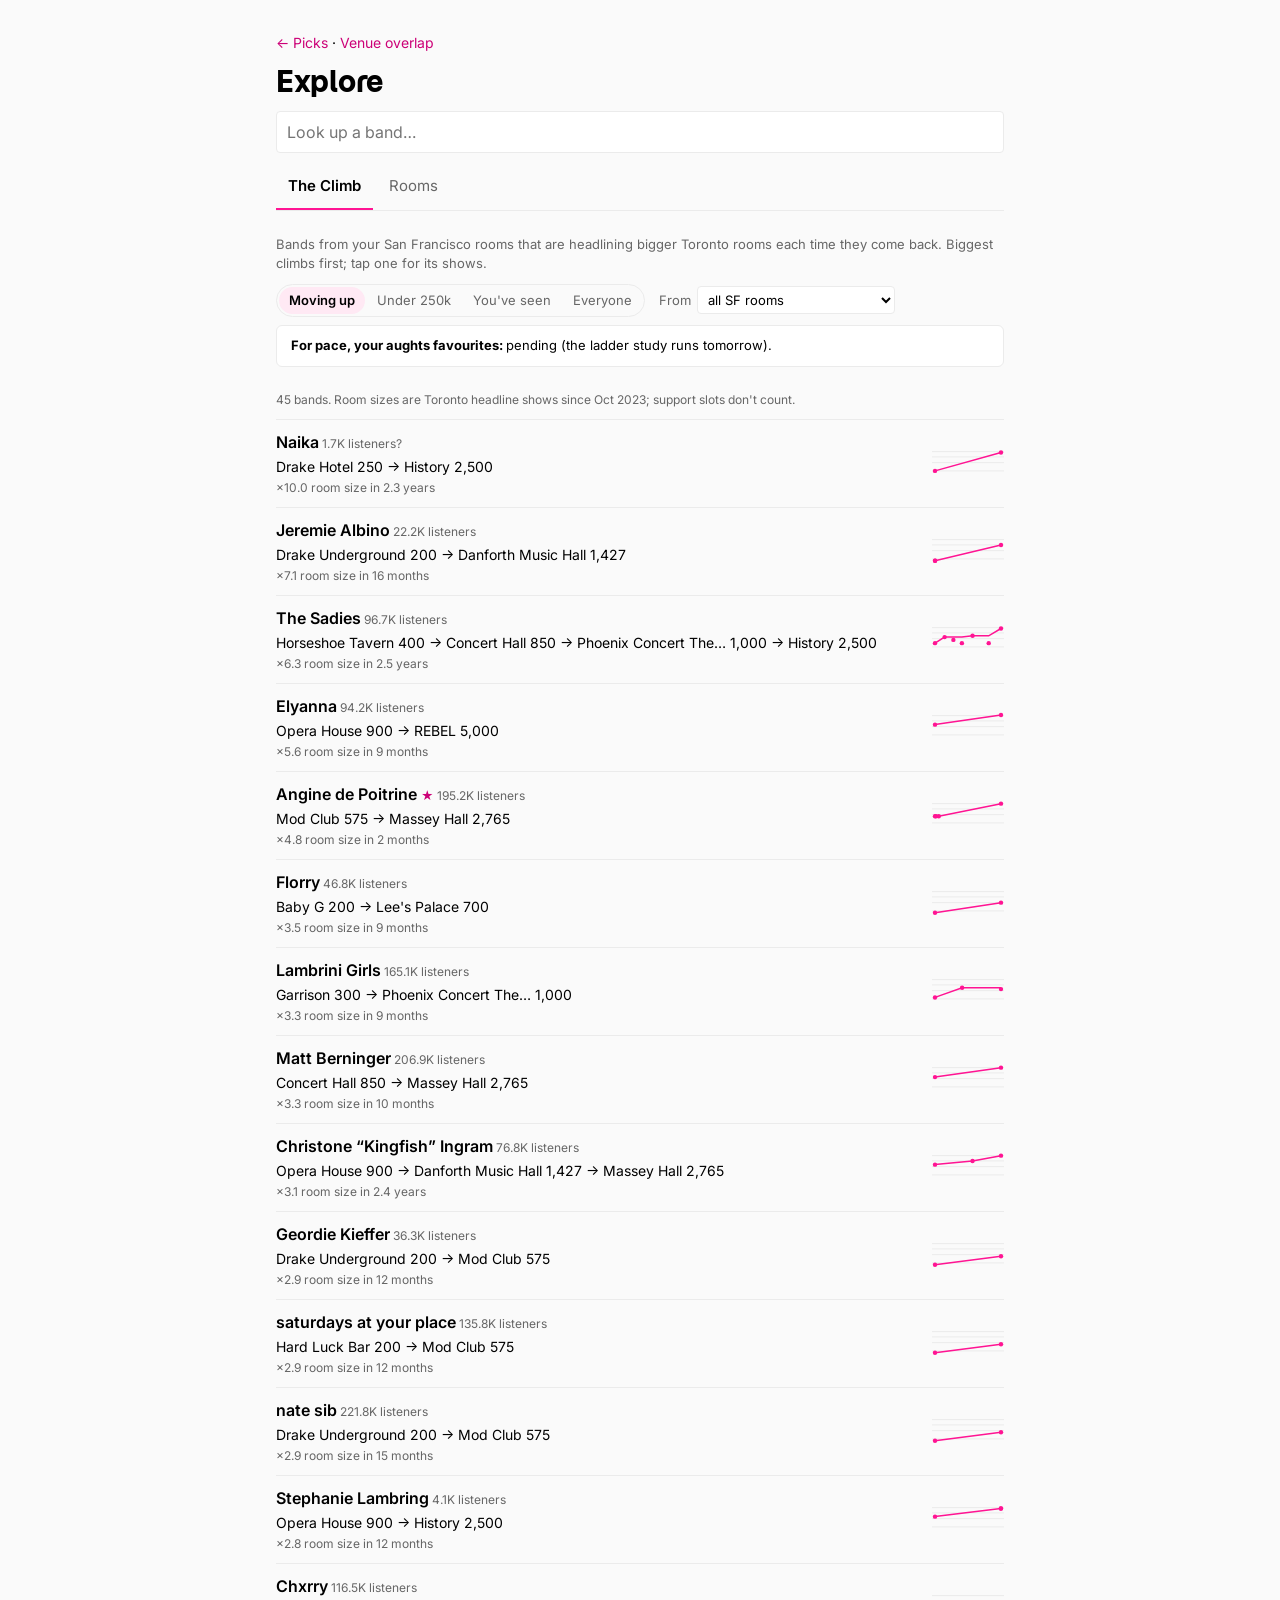
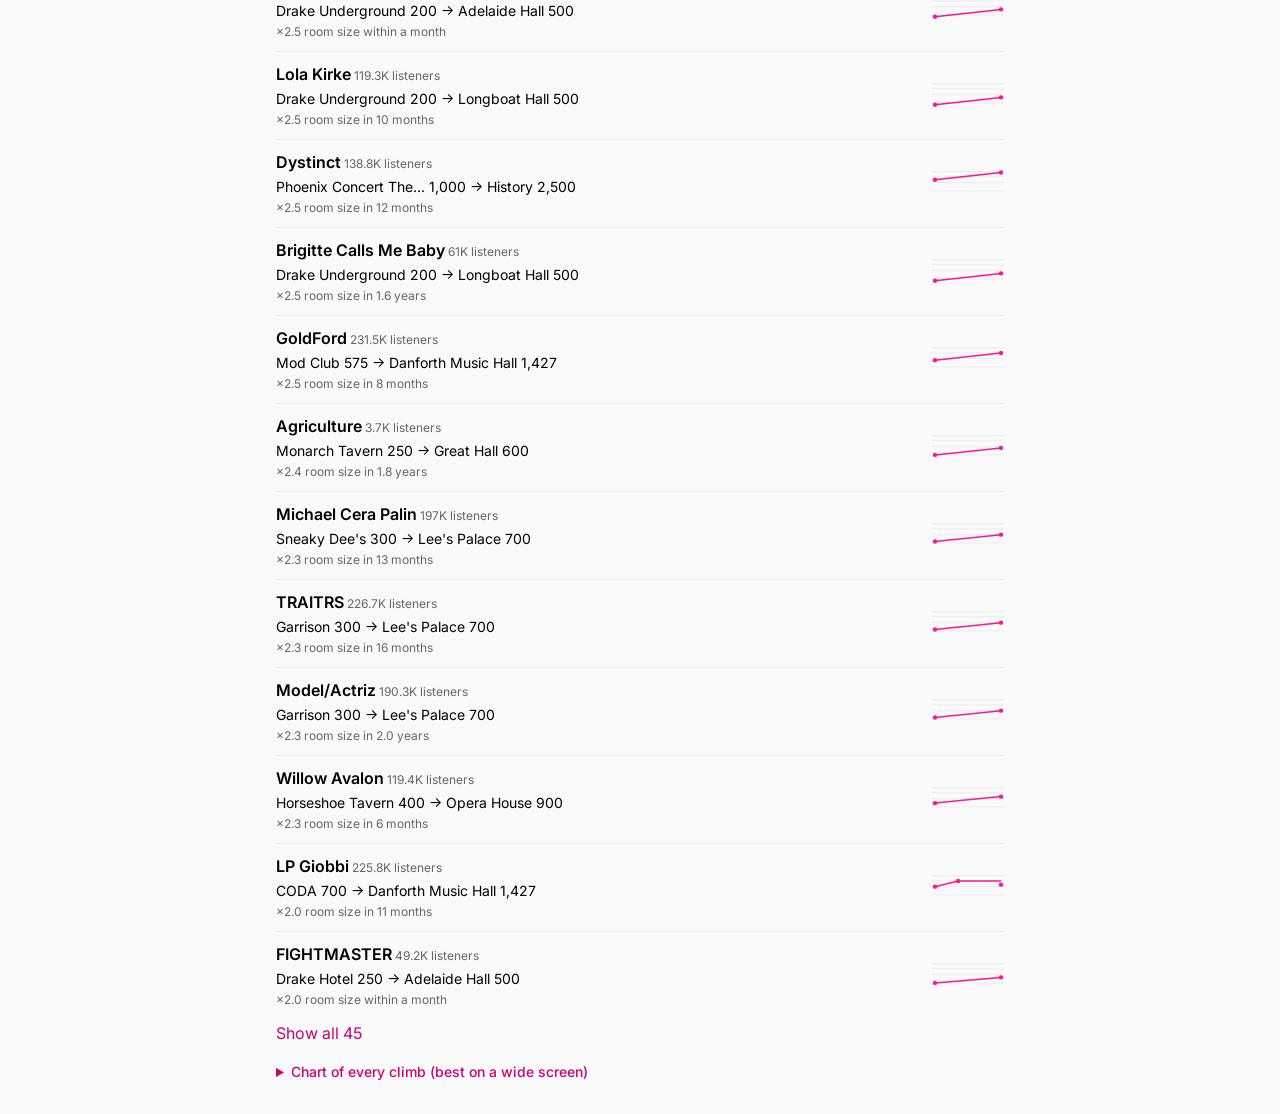
==== site/explore.html @ 1c4bd2c8 "Site: explore page in two tabs, The Climb and Rooms; band card as a sheet Like the picks page: The C" ====
<!doctype html>
<html lang="en">
<head>
  <meta charset="utf-8">
  <meta name="viewport" content="width=device-width, initial-scale=1">
  <title>Explore</title>
  <script>
    // Same saved theme as the main page, applied before first paint.
    try { const t = JSON.parse(localStorage.getItem("nbt.theme")); if (t === "light" || t === "dark") document.documentElement.dataset.theme = t; } catch {}
  </script>
  <link rel="preconnect" href="https://fonts.googleapis.com">
  <link rel="preconnect" href="https://fonts.gstatic.com" crossorigin>
  <link href="https://fonts.googleapis.com/css2?family=Inter:wght@400;500;600;700&display=swap" rel="stylesheet">
  <link rel="stylesheet" href="style.css">
</head>
<body class="research explore">
  <header>
    <p class="crumb"><a href="./">← Picks</a> · <a href="venues.html">Venue overlap</a></p>
    <h1>Explore</h1>
    <div class="lookupwrap">
      <input id="lookup" class="lookup" type="search" list="bands" placeholder="Look up a band…" autocomplete="off" aria-label="Look up a band">
      <datalist id="bands"></datalist>
    </div>
    <nav id="xtabs" role="tablist">
      <button role="tab" data-tab="climb">The Climb</button>
      <button role="tab" data-tab="rooms">Rooms</button>
    </nav>
  </header>
  <main class="report">
    <div id="tab-climb" class="xtab" role="tabpanel">
      <section class="rsec climb">
        <p class="muted">Bands from your San Francisco rooms that are headlining bigger Toronto rooms each time they come back. Biggest climbs first; tap one for its shows.</p>
        <div class="controls">
          <div class="seg" id="mode" role="radiogroup" aria-label="Which bands">
            <button type="button" role="radio" data-v="up"><span class="long">Moving up</span><span class="short">Moving up</span></button>
            <button type="button" role="radio" data-v="small"><span class="long">Under 250k</span><span class="short">&lt;250k</span></button>
            <button type="button" role="radio" data-v="seen"><span class="long">You've seen</span><span class="short">Seen</span></button>
            <button type="button" role="radio" data-v="all"><span class="long">Everyone</span><span class="short">All</span></button>
          </div>
          <label class="sort">From
            <select id="sfroom"><option value="">all SF rooms</option></select>
          </label>
        </div>
        <div id="pace" class="pace"></div>
        <p class="muted small" id="climbnote"></p>
        <ol id="climblist" class="climblist"></ol>
        <details id="chartwrap" class="chartwrap">
          <summary>Chart of every climb (best on a wide screen)</summary>
          <label class="sort">Time
            <select id="align">
              <option value="calendar">by date</option>
              <option value="aligned">from first show</option>
            </select>
          </label>
          <p class="muted small" id="chartnote"></p>
          <div id="chart" class="chart"></div>
          <p class="muted small legend">
            <span><span class="key head"></span> headline</span>
            <span><span class="key supp"></span> support (from the co-bill, or assumed above Massey size)</span>
            <span><span class="key ghost"></span> your aughts favourites, for pace</span>
          </p>
        </details>
      </section>
    </div>

    <div id="tab-rooms" class="xtab" role="tabpanel" hidden>
      <section class="rsec rooms">
        <h2>Your rooms</h2>
        <p class="muted">Upcoming shows at the rooms you follow, ranked for you. Tap a room; ☆ follows or unfollows it.</p>
        <div id="roomchips" class="roomchips"></div>
        <div id="room" class="roompanel"></div>
      </section>

      <section class="rsec">
        <h2>Room rivers</h2>
        <p class="muted">Your SF rooms on the left, Toronto rooms on the right. Thicker streams mean more shared bands. These are raw counts, so busy rooms like the Danforth draw thick streams; the twin-room ranking on the <a href="venues.html">venue page</a> corrects for that. Tap a room or a stream.</p>
        <div id="rivers" class="rivers"></div>
        <div id="riverinfo" class="riverinfo muted"></div>
        <div id="riverpanel" class="riverpanel"></div>
      </section>
    </div>
  </main>

  <!-- Band card: a sheet over the page, opened from the search, the climb list, rooms or rivers. -->
  <div id="sheet" class="sheet" hidden>
    <div class="sheet-backdrop" data-close></div>
    <div class="sheet-body" role="dialog" aria-modal="true" aria-label="Band">
      <button type="button" class="sheet-close" data-close aria-label="Close">×</button>
      <div id="card" class="bandcard"></div>
    </div>
  </div>
  <script src="vendor/d3-7.9.0.min.js"></script>
  <script src="ladder.js"></script>
  <script src="explore.js"></script>
</body>
</html>
---- site/style.css ----
/* Theme tokens, matched to OpenPublic.cc: pink #FF1493 on black/white, pale-pink
   surfaces (#fff4fa), grey text (#666). OpenPublic has no dark mode; dark here follows
   its black footer, with warm dark-grey cards, off-white text and a lighter text pink for readability.
   Light is the default; dark applies via the system setting unless the user forced
   light, or via an explicit data-theme="dark" from the switch. */

/* Title face, self-hosted (Fontsource @fontsource/momo-trust-display 5.3.0, OFL; licence in
   fonts/). It isn't on Google Fonts and only ships weight 400, the weight used below. */
@font-face {
  font-family: "Momo Trust Display";
  font-style: normal;
  font-display: swap;
  font-weight: 400;
  src: url(fonts/momo-trust-display-latin-400-normal.woff2) format("woff2");
}

:root {
  --bg: #fafafa;            /* off-white page so white cards lift off it */
  --surface: #ffffff;
  --surface-2: #ffe9f4;      /* date tiles, score badge */
  --text: #000000;
  --muted: #666666;
  --line: #ebebeb;
  --accent: #cc0077;        /* pink for small text: #FF1493 is only 3.6:1 on white */
  --ticket-text: #cc0077;
  --accent-fill: #ff1493;   /* OpenPublic pink, for non-text marks (pips, edge, underline, focus) */
  --accent-soft: #ffdcee;
  --chip-bg: #f0f0f0;       /* fact chips stay neutral grey */
  --chip-text: #333333;
  --pip-off: #9c8592;
  --focus: #ff1493;
  color-scheme: light;
}
@media (prefers-color-scheme: dark) {
  :root:not([data-theme="light"]) {
    --bg: #000000;
    --surface: #1e1a1c;       /* cards lifted off the black page, with a hint of pink */
    --surface-2: #3c3237;     /* date tiles and score badge, same pink hue as the card */
    --text: #ededed;          /* off-white: pure white on black halates */
    --muted: #b0b0b0;
    --line: #3a3236;
    --accent: #ff7ab8;        /* lighter pink for text: #FF1493 vibrates on dark grey */
    --ticket-text: #ff5cad;   /* the stronger pink the user preferred for Tickets */
    --accent-fill: #ff1493;
    --accent-soft: #4a1030;
    --chip-bg: #3a3a3a;       /* fact chips stay neutral grey */
    --chip-text: #dcdcdc;
    --pip-off: #7a7a7a;
    --focus: #ff1493;
    color-scheme: dark;
  }
}
:root[data-theme="dark"] {
  --bg: #000000;
  --surface: #1e1a1c;       /* cards lifted off the black page, with a hint of pink */
  --surface-2: #3c3237;     /* date tiles and score badge, same pink hue as the card */
  --text: #ededed;          /* off-white: pure white on black halates */
  --muted: #b0b0b0;
  --line: #3a3236;
  --accent: #ff7ab8;        /* lighter pink for text: #FF1493 vibrates on dark grey */
  --ticket-text: #ff5cad;   /* the stronger pink the user preferred for Tickets */
  --accent-fill: #ff1493;
  --accent-soft: #4a1030;
  --chip-bg: #3a3a3a;       /* fact chips stay neutral grey */
  --chip-text: #dcdcdc;
  --pip-off: #7a7a7a;
  --focus: #ff1493;
  color-scheme: dark;
}

* { box-sizing: border-box; }
body {
  margin: 0;
  background: var(--bg);
  color: var(--text);
  font: 16px/1.5 "Inter", ui-sans-serif, system-ui, -apple-system, "Segoe UI", sans-serif;
}
:focus-visible { outline: 2px solid var(--focus); outline-offset: 2px; border-radius: 4px; }
header, main, #banner, #toolbar { max-width: 760px; margin: 0 auto; padding: 0 16px; }
header { padding-top: 32px; }
.title-row { display: flex; align-items: center; justify-content: space-between; gap: 12px; }
h1 { margin: 0; font-family: "Momo Trust Display", "Inter", sans-serif; font-weight: 400; font-size: 28px; letter-spacing: -0.01em; }
.muted { color: var(--muted); font-size: 14px; margin: 4px 0 16px; }
/* Theme switch: small segmented icon control (after setlist.fm's footer switch). */
.theme-switch { display: inline-flex; gap: 2px; padding: 2px; border: 1px solid var(--line); border-radius: 999px; flex-shrink: 0; }
.theme-switch button {
  display: inline-flex; align-items: center; justify-content: center; width: 28px; height: 24px;
  background: none; border: 0; border-radius: 999px; color: var(--muted); cursor: pointer; padding: 0;
}
.theme-switch button:hover { color: var(--text); }
.theme-switch button[aria-checked="true"] { background: var(--surface-2); color: var(--text); box-shadow: inset 0 0 0 1px var(--line); }
.theme-switch svg { width: 14px; height: 14px; fill: none; stroke: currentColor; stroke-width: 1.5; stroke-linecap: round; stroke-linejoin: round; }
nav { display: flex; gap: 4px; overflow-x: auto; border-bottom: 1px solid var(--line); scroll-padding-inline: 40px; scrollbar-width: none; }
/* On narrow screens the tabs scroll sideways: fade the clipped edge and show a chevron
   so a cut-off label reads as "more this way". app.js toggles .more-left / .more-right. */
.tabs-wrap { position: relative; }
.tabs-wrap::before, .tabs-wrap::after {
  position: absolute; top: 0; bottom: 1px; width: 44px; pointer-events: none;
  display: flex; align-items: center; font-size: 22px; line-height: 1; color: var(--accent);
  opacity: 0; transition: opacity 0.15s;
}
.tabs-wrap::before { content: "‹"; left: 0; justify-content: flex-start; background: linear-gradient(to right, var(--bg) 45%, transparent); }
.tabs-wrap::after { content: "›"; right: 0; justify-content: flex-end; background: linear-gradient(to left, var(--bg) 45%, transparent); }
.tabs-wrap.more-left::before, .tabs-wrap.more-right::after { opacity: 1; }
nav button {
  background: none; border: 0; border-bottom: 2px solid transparent;
  padding: 10px 12px; font: inherit; font-size: 15px; color: var(--muted); cursor: pointer; white-space: nowrap;
}
nav button[aria-selected="true"] { color: var(--text); border-bottom-color: var(--accent-fill); font-weight: 600; }
#banner { margin-top: 16px; }
#banner > div { background: var(--accent-soft); border-radius: 4px; padding: 10px 14px; font-size: 14px; }

#toolbar { display: flex; align-items: center; justify-content: space-between; gap: 12px; padding-top: 14px; }
#toolbar[hidden] { display: none; }
#toolbar .muted { margin: 0; font-size: 13px; }
.sort { font-size: 13px; color: var(--muted); display: inline-flex; align-items: center; gap: 6px; }
.sort select {
  font: inherit; font-size: 13px; color: var(--text); background: var(--surface);
  border: 1px solid var(--line); border-radius: 4px; padding: 4px 6px;
}

main { padding-top: 12px; padding-bottom: 24px; display: grid; gap: 10px; }

/* ---- Card ---- */
.card {
  display: grid; grid-template-columns: 52px 1fr; gap: 14px;
  background: var(--surface); border: 1px solid var(--line); border-radius: 6px;
  padding: 14px 16px 12px 12px; position: relative; overflow: hidden;
}
.card.strong::before {
  content: ""; position: absolute; left: 0; top: 0; bottom: 0; width: 4px; background: var(--accent-fill);
}
.when {
  display: flex; flex-direction: column; align-items: center; text-align: center;
  background: var(--surface-2); border-radius: 4px; padding: 6px 0; align-self: start; line-height: 1.1;
}
.when .dow, .when .mon { font-size: 11px; text-transform: uppercase; letter-spacing: 0.06em; color: var(--muted); }
.when .day { font-size: 22px; font-weight: 700; margin: 2px 0; font-variant-numeric: tabular-nums; }
.when .rel { font-size: 10px; font-weight: 700; color: var(--accent); text-transform: uppercase; letter-spacing: 0.04em; margin-top: 3px; }
.when .rel:empty { display: none; }

.body { min-width: 0; }
.head { display: flex; align-items: baseline; justify-content: space-between; gap: 10px; }
.artist { margin: 0; font-size: 19px; line-height: 1.25; letter-spacing: -0.01em; overflow-wrap: anywhere; }
.strength { display: inline-flex; align-items: center; gap: 6px; flex-shrink: 0; font-size: 12px; color: var(--muted); white-space: nowrap; }
.pips { display: inline-flex; gap: 3px; }
/* Empty pips are rings, filled pips solid: the difference is shape, not just colour. */
.pips i { width: 7px; height: 7px; border-radius: 50%; box-shadow: inset 0 0 0 1.5px var(--pip-off); }
.pips i.on { background: var(--accent-fill); box-shadow: none; }
.strength .label { font-weight: 600; }
.card.strong .strength .label { color: var(--text); }
.strength .score {
  font-variant-numeric: tabular-nums; font-family: ui-monospace, SFMono-Regular, Menlo, monospace;
  font-size: 11px; background: var(--surface-2); border-radius: 4px; padding: 1px 5px; color: var(--chip-text);
}

.where { margin: 2px 0 8px; font-size: 14px; color: var(--muted); }
.where .venue { color: var(--text); font-weight: 500; }
.where .region { color: var(--accent); font-weight: 600; }

.chips { list-style: none; display: flex; flex-wrap: wrap; gap: 6px; margin: 0 0 8px; padding: 0; }
.chips:empty { display: none; }
.chips li {
  font-size: 12px; line-height: 1; padding: 5px 8px; border-radius: 999px;
  background: var(--chip-bg); color: var(--chip-text); white-space: nowrap;
}
.chips li.hot { background: var(--accent-soft); color: var(--text); }

.why { list-style: none; margin: 0; padding: 0; font-size: 14px; }
.why:empty { display: none; }
.why li { margin: 2px 0; }
.why .k { color: var(--muted); }
.why .w { font-variant-numeric: tabular-nums; font-size: 12px; color: var(--muted); margin-left: 3px; }

.foot { display: flex; flex-wrap: wrap; align-items: center; gap: 8px 14px; margin-top: 10px; padding-top: 8px; border-top: 1px solid var(--line); font-size: 14px; }
.listen { display: inline-flex; gap: 10px; }
.listen a, .tickets { color: var(--muted); text-decoration: none; display: inline-flex; align-items: center; gap: 4px; }
.listen a:hover, .tickets:hover { color: var(--text); }
.tickets { color: var(--ticket-text); font-weight: 500; white-space: nowrap; }
.listen svg, .vote svg { width: 15px; height: 15px; fill: currentColor; }
.vote { margin-left: auto; display: inline-flex; gap: 6px; }
.vote button {
  display: inline-flex; align-items: center; justify-content: center;
  background: none; border: 1px solid var(--line); border-radius: 4px; padding: 4px 8px;
  color: var(--muted); cursor: pointer;
}
.vote button:hover { color: var(--text); }
.vote button[aria-pressed="true"] { background: var(--accent-soft); border-color: var(--accent-fill); color: var(--accent); }

/* Down-voted: one quiet row with an undo. */
.card.collapsed {
  display: flex; align-items: center; gap: 10px; padding: 8px 14px; font-size: 14px;
  background: transparent; color: var(--muted);
}
.c-date { font-variant-numeric: tabular-nums; }
.c-artist { color: var(--text); font-weight: 500; overflow: hidden; text-overflow: ellipsis; white-space: nowrap; min-width: 0; }
.undo { margin-left: auto; background: none; border: 0; color: var(--accent); font: inherit; cursor: pointer; padding: 2px 4px; }

.empty { color: var(--muted); padding: 24px 0; }
/* Home-screen apps have no reload button or pull-to-refresh, so offer one here. */
.site-foot { max-width: 760px; margin: 0 auto; padding: 0 16px 40px; text-align: center; font-size: 13px; color: var(--muted); }
.site-foot button { background: none; border: 0; padding: 4px 2px; font: inherit; color: var(--accent); font-weight: 500; cursor: pointer; }
table { width: 100%; border-collapse: collapse; font-size: 14px; }
th, td { text-align: left; padding: 8px 6px; border-bottom: 1px solid var(--line); }
td.num, th.num { text-align: right; font-variant-numeric: tabular-nums; }
.ledger-wrap { overflow-x: auto; }

@media (max-width: 420px) {
  .card { grid-template-columns: 44px 1fr; gap: 10px; padding: 12px 12px 10px 10px; }
  .head { flex-direction: column; gap: 2px; }
  .artist { font-size: 18px; }
  .foot { gap: 8px 12px; }
  .listen .txt { position: absolute; width: 1px; height: 1px; overflow: hidden; clip: rect(0 0 0 0); white-space: nowrap; }
  .listen svg { width: 17px; height: 17px; }
}

/* ---- Research pages (venues.html) ---- */
.crumb { margin: 0 0 8px; font-size: 14px; }
.crumb a, .research .muted a { color: var(--accent); text-decoration: none; }
.report { gap: 4px; }
.report > *, .rsec { min-width: 0; } /* let wide tables scroll inside their wrapper, not the page */
.rsec { margin-top: 20px; }
.rsec h2 { font-size: 17px; margin: 0 0 4px; letter-spacing: -0.01em; }
.rsec > .muted { margin: 0 0 10px; font-size: 13px; }
.research td, .research th { vertical-align: top; }
.research details.artists summary { cursor: pointer; font-weight: 500; }
.research details.artists summary::marker { color: var(--accent-fill); }
.research details.artists p { margin: 4px 0 2px; font-size: 13px; color: var(--muted); max-width: 46ch; }
.research details.all > summary { cursor: pointer; color: var(--accent); font-weight: 500; margin-bottom: 8px; }
.research .small { font-size: 12px; margin-top: 24px; }
.research ul.twins { list-style: none; margin: 0; padding: 0; }
.research ul.twins li { margin: 0 0 2px; }
.research ul.twins li:first-child { font-weight: 600; }
.findings { background: var(--surface); border: 1px solid var(--line); border-radius: 6px; padding: 14px 16px; }
.findings h2 { font-size: 17px; margin: 0 0 6px; }
.findings ul { margin: 0; padding-left: 18px; }
.findings li { margin: 6px 0; }
.research ul.shows { list-style: none; margin: 0; padding: 0; white-space: nowrap; }
.research .up { color: var(--accent); font-weight: 600; font-size: 12px; white-space: nowrap; }
.research .suspect { color: var(--muted); border-bottom: 1px dotted var(--muted); cursor: help; }
.research h3 { font-size: 15px; margin: 14px 0 6px; }
.research .sfline { font-size: 12px; color: var(--muted); margin-top: 2px; }
.research ul.shows { font-size: 13px; }
.research ul.shows li.support { color: var(--muted); }
.research .tag { font-size: 10px; text-transform: uppercase; letter-spacing: 0.04em; border: 1px solid var(--line); border-radius: 4px; padding: 0 4px; margin-left: 6px; color: var(--muted); }
.research .with { font-size: 12px; color: var(--muted); }

/* ---- The Climb (explore.html) ---- */
.explore .controls { display: flex; flex-wrap: wrap; align-items: center; gap: 8px 14px; margin-bottom: 6px; }
.seg { display: inline-flex; flex-wrap: wrap; gap: 2px; padding: 2px; border: 1px solid var(--line); border-radius: 999px; }
.seg button { background: none; border: 0; border-radius: 999px; padding: 4px 10px; font: inherit; font-size: 13px; color: var(--muted); cursor: pointer; }
.seg button[aria-checked="true"] { background: var(--surface-2); color: var(--text); font-weight: 600; }
.chart { width: 100%; }
.chart svg, .rivers svg { width: 100%; height: auto; display: block; }
.climbsvg text, .riversvg text { font-family: inherit; }
.climbsvg .rungs line { stroke: var(--line); stroke-dasharray: 3 3; }
.climbsvg .rungs text { fill: var(--muted); font-size: 11px; }
.climbsvg .axis path, .climbsvg .axis line { stroke: var(--line); }
.climbsvg .axis text, .climbsvg .axislabel { fill: var(--muted); font-size: 11px; }
.climbsvg .ghosts path { fill: none; stroke: var(--text); stroke-opacity: 0.35; stroke-width: 1.5; stroke-dasharray: 5 4; }
.climbsvg .ghosts text { fill: var(--muted); font-size: 10px; font-style: italic; }
.climbsvg .band { cursor: pointer; }
.climbsvg .band .trail { fill: none; stroke: var(--muted); stroke-opacity: 0.35; stroke-width: 1.2; }
.climbsvg .band.up .trail { stroke: var(--accent-fill); stroke-opacity: 0.3; }
.climbsvg .band .hit { fill: none; stroke: transparent; stroke-width: 14; }
.climbsvg .band circle.head { fill: var(--muted); fill-opacity: 0.7; }
.climbsvg .band.up circle.head { fill: var(--accent-fill); fill-opacity: 0.4; }
.climbsvg .band circle.supp { fill: none; stroke: var(--muted); stroke-width: 1; }
.climbsvg.has-sel .band:not(.sel) { opacity: 0.12; }
.climbsvg .band.sel .trail { stroke: var(--text); stroke-opacity: 1; stroke-width: 2.5; }
.climbsvg .band.sel circle.head { fill: var(--accent-fill); fill-opacity: 1; }
.legend { display: flex; flex-wrap: wrap; align-items: center; gap: 4px 6px; }
.key { display: inline-block; width: 9px; height: 9px; border-radius: 50%; margin-left: 6px; }
.key.head { background: var(--accent-fill); }
.key.supp { border: 1px solid var(--muted); }
.key.ghost { width: 18px; height: 0; border-radius: 0; border-top: 1.5px dashed var(--muted); }
.lookup { width: 100%; max-width: 420px; font: inherit; font-size: 16px; padding: 8px 10px; border: 1px solid var(--line); border-radius: 4px; background: var(--surface); color: var(--text); }
.bandcard { margin-top: 12px; background: var(--surface); border: 1px solid var(--line); border-radius: 6px; padding: 12px 14px; }
.bandcard h3 { margin: 0 0 4px; font-size: 17px; }
.bandcard .label { margin: 10px 0 4px; font-size: 12px; text-transform: uppercase; letter-spacing: 0.04em; color: var(--muted); }
.bandcard ul.shows { white-space: normal; }
.seenbadge { font-size: 12px; font-weight: 600; color: var(--accent); white-space: nowrap; }
.linkbtn { background: none; border: 0; padding: 2px 0; font: inherit; color: var(--accent); cursor: pointer; text-align: left; }
.riversvg .streams path { fill: none; stroke: var(--accent-fill); stroke-opacity: 0.28; cursor: pointer; }
.riversvg.has-sel .streams path { stroke-opacity: 0.05; }
.riversvg.has-sel .streams path.on { stroke-opacity: 0.85; }
.riversvg .nodes text { fill: var(--text); font-size: 12px; cursor: pointer; }
.riverinfo { margin-top: 8px; font-size: 13px; }
.seg .short { display: none; }
.climbsvg .band circle.head { fill-opacity: 0.45; }
@media (max-width: 600px) {
  .seg .long { display: none; }
  .seg .short { display: inline; }
}
.roomchips { display: flex; flex-wrap: wrap; gap: 6px; margin: 8px 0 12px; }
.roomchip { font: inherit; font-size: 13px; padding: 5px 10px; border-radius: 999px; border: 1px solid var(--line); background: var(--surface); color: var(--text); cursor: pointer; }
.roomchip .n { color: var(--muted); font-variant-numeric: tabular-nums; }
.roomchip[aria-pressed="true"] { background: var(--surface-2); border-color: var(--accent-fill); font-weight: 600; }
.roomadd { font: inherit; font-size: 13px; padding: 4px 6px; border: 1px solid var(--line); border-radius: 4px; background: var(--surface); color: var(--text); }
.roompanel { background: var(--surface); border: 1px solid var(--line); border-radius: 6px; padding: 12px 14px; }
.roomhead { display: flex; align-items: baseline; justify-content: space-between; gap: 10px; }
.roomhead h3 { margin: 0; font-size: 17px; }
.follow { font: inherit; font-size: 13px; background: none; border: 1px solid var(--line); border-radius: 999px; padding: 3px 10px; color: var(--accent); cursor: pointer; white-space: nowrap; }
.launch { font-size: 13px; margin: 6px 0 10px; }
.roomlist { list-style: none; margin: 8px 0 0; padding: 0; }
.roomlist li.rl:first-child { border-top: 0; padding-top: 0; }
.roomlist li.rl { display: grid; grid-template-columns: 44px 1fr; gap: 12px; padding: 10px 0; border-top: 1px solid var(--line); }
.roomlist .when { padding: 5px 0; }
.roomlist .when .day { font-size: 18px; }
.rl-body { min-width: 0; }
.rl-head { display: flex; align-items: baseline; justify-content: space-between; gap: 8px; }
.rl-bill { font-weight: 600; font-size: 16px; line-height: 1.3; overflow-wrap: anywhere; }
.roomlist .score { flex: 0 0 auto; font-variant-numeric: tabular-nums; font-family: ui-monospace, SFMono-Regular, Menlo, monospace; font-size: 11px; background: var(--surface-2); border-radius: 4px; padding: 1px 5px; color: var(--chip-text); }
.rl-meta { margin: 2px 0 0; font-size: 13px; color: var(--muted); overflow-wrap: anywhere; }
.rl-foot { display: flex; flex-wrap: wrap; align-items: center; gap: 6px; margin-top: 6px; }
.rl-chip { font-size: 12px; line-height: 1; background: var(--chip-bg); color: var(--chip-text); border-radius: 999px; padding: 5px 8px; }
.rl-foot .tickets { font-size: 13px; margin-left: auto; }
/* The Climb as a list */
.pace { background: var(--surface); border: 1px solid var(--line); border-radius: 6px; padding: 10px 14px; margin: 8px 0 10px; font-size: 13px; }
.pace-head { margin: 0; }
.pace-list { margin: 6px 0 0; padding-left: 18px; color: var(--muted); }
.climblist { list-style: none; margin: 6px 0 0; padding: 0; }
.climb-row { border-top: 1px solid var(--line); }
.climb-row summary { list-style: none; display: flex; align-items: center; gap: 12px; padding: 10px 0; cursor: pointer; }
.climb-row summary::-webkit-details-marker { display: none; }
.cr-main { flex: 1; min-width: 0; }
.cr-name { font-weight: 600; font-size: 16px; }
.cr-listeners { font-weight: 400; font-size: 12px; color: var(--muted); }
.cr-path { font-size: 14px; margin-top: 2px; overflow-wrap: anywhere; }
.cr-meta { font-size: 12px; color: var(--muted); margin-top: 2px; }
.climb-row details[open] summary .cr-name { color: var(--accent); }
.climb-row details > :not(summary) { margin-left: 0; }
.climb-row details > ul.shows { margin: 0 0 8px; white-space: normal; }
.climb-row details > .tickets { display: inline-block; margin-bottom: 10px; font-size: 13px; }
svg.mini { flex: 0 0 72px; width: 72px; height: 30px; }
svg.mini line { stroke: var(--line); stroke-width: 1; }
svg.mini polyline { fill: none; stroke: var(--accent-fill); stroke-width: 1.5; }
svg.mini circle { fill: var(--accent-fill); }
.chartwrap { margin-top: 14px; }
.chartwrap > summary { cursor: pointer; color: var(--accent); font-weight: 500; font-size: 14px; margin-bottom: 8px; }
.riverpanel { margin-top: 10px; }
.rp-filters { margin-bottom: 10px; }
.rp-grid { display: grid; grid-template-columns: repeat(auto-fill, minmax(220px, 1fr)); gap: 8px; }
.rp-card { text-align: left; font: inherit; color: var(--text); background: var(--surface); border: 1px solid var(--line); border-radius: 6px; padding: 10px 12px; cursor: pointer; }
.rp-card:hover { border-color: var(--accent-fill); }
.rp-top { display: flex; align-items: baseline; justify-content: space-between; gap: 8px; }
.rp-name { font-weight: 600; overflow-wrap: anywhere; }
.rp-tier { flex: 0 0 auto; font-size: 11px; font-weight: 600; color: var(--accent); white-space: nowrap; }
.rp-facts, .rp-why { font-size: 12px; color: var(--muted); margin-top: 2px; }
.rp-flags { display: flex; flex-wrap: wrap; gap: 4px; margin-top: 6px; }
.rl-chip.hot { background: var(--accent-soft); color: var(--text); }
.seg.rp-filters { border: 0; padding: 0; gap: 6px; }
.seg.rp-filters button { border: 1px solid var(--line); }
.seg.rp-filters button[aria-checked="true"] { border-color: var(--accent-fill); }
.bandcard .foot { margin-top: 12px; }
/* Explore: header search, tabs and the band sheet */
.lookupwrap { margin: 8px 0 12px; }
.explore .lookup { max-width: none; }
#tab-rooms .rsec:first-child, #tab-climb .rsec:first-child { margin-top: 12px; }
body.sheet-open { overflow: hidden; }
.sheet { position: fixed; inset: 0; z-index: 20; display: flex; align-items: center; justify-content: center; }
.sheet[hidden] { display: none; }
.sheet-backdrop { position: absolute; inset: 0; background: rgba(0, 0, 0, 0.45); }
.sheet-body { position: relative; width: min(560px, calc(100% - 32px)); max-height: 85vh; overflow-y: auto; background: var(--bg); border-radius: 10px; padding: 14px; box-shadow: 0 10px 40px rgba(0, 0, 0, 0.35); }
.sheet-body .bandcard { margin: 0; }
.sheet-close { position: absolute; top: 18px; right: 22px; z-index: 1; width: 30px; height: 30px; border-radius: 50%; border: 1px solid var(--line); background: var(--surface); color: var(--text); font-size: 18px; line-height: 1; cursor: pointer; }
.sheet-body .bandcard h3 { padding-right: 40px; }
@media (max-width: 600px) {
  .sheet { align-items: flex-end; }
  .sheet-body { width: 100%; max-height: 88vh; border-radius: 14px 14px 0 0; padding: 12px 12px calc(12px + env(safe-area-inset-bottom)); }
}
.sheet-body .bandcard { border: 0; padding: 4px 2px; background: none; }
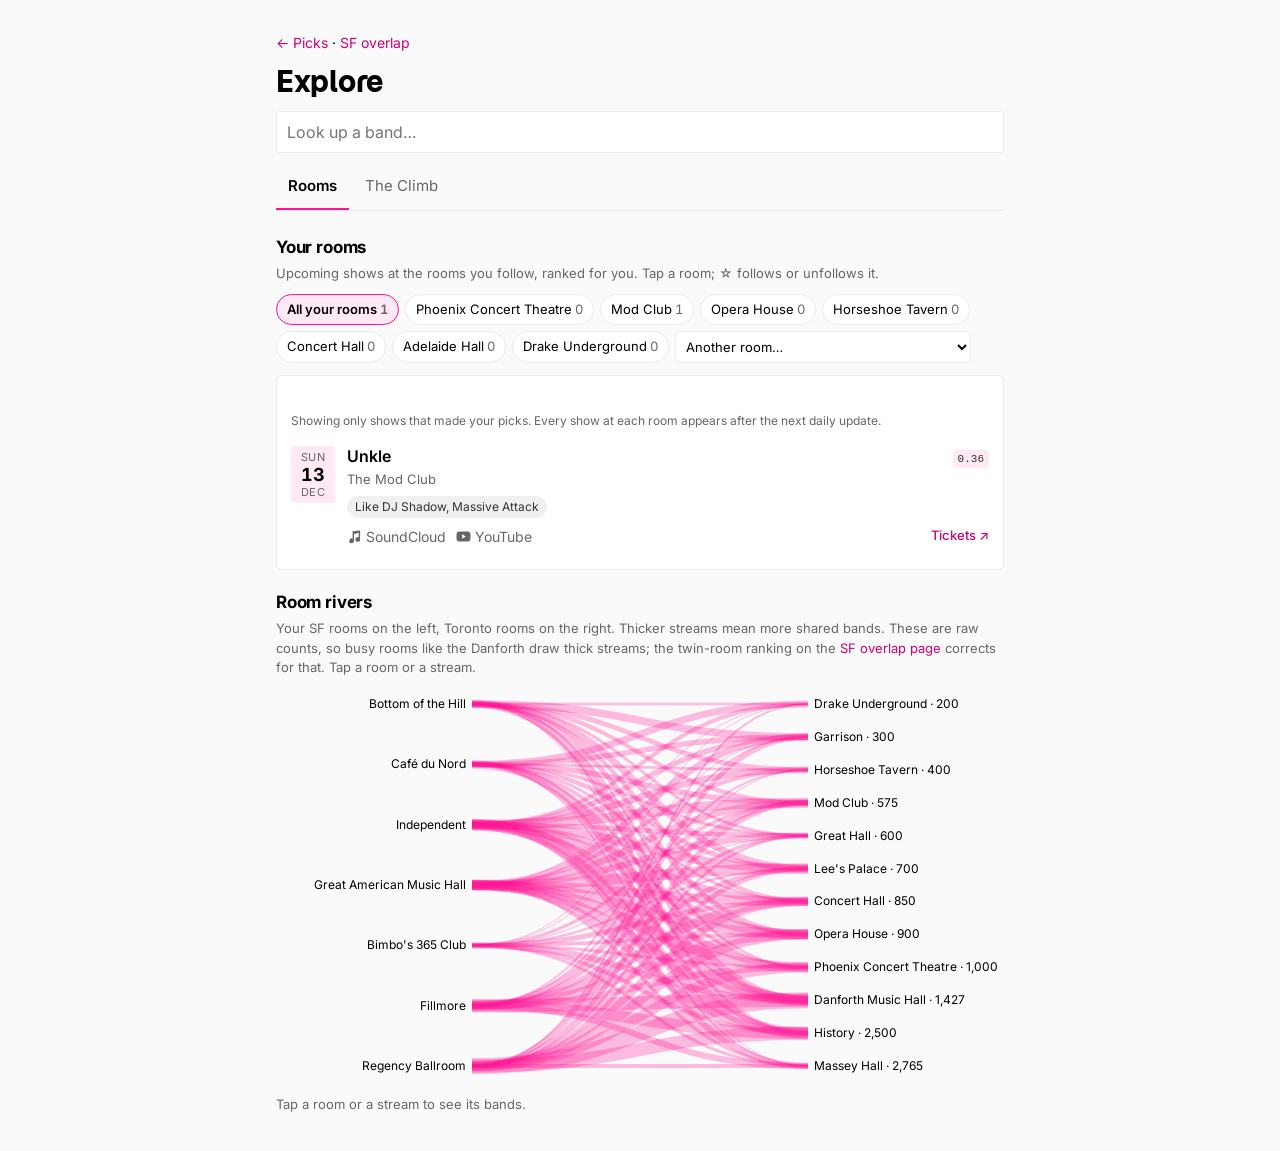
==== commit dfa33fd0: "Site: Rooms opens first on Explore; SF overlap page gets section links Explore lists Rooms first and" ====
--- a/site/explore.html
+++ b/site/explore.html
@@ -15,15 +15,15 @@
 </head>
 <body class="research explore">
   <header>
-    <p class="crumb"><a href="./">← Picks</a> · <a href="venues.html">Venue overlap</a></p>
+    <p class="crumb"><a href="./">← Picks</a> · <a href="venues.html">SF overlap</a></p>
     <h1>Explore</h1>
     <div class="lookupwrap">
       <input id="lookup" class="lookup" type="search" list="bands" placeholder="Look up a band…" autocomplete="off" aria-label="Look up a band">
       <datalist id="bands"></datalist>
     </div>
     <nav id="xtabs" role="tablist">
+      <button role="tab" data-tab="rooms">Rooms</button>
       <button role="tab" data-tab="climb">The Climb</button>
-      <button role="tab" data-tab="rooms">Rooms</button>
     </nav>
   </header>
   <main class="report">
@@ -73,7 +73,7 @@
 
       <section class="rsec">
         <h2>Room rivers</h2>
-        <p class="muted">Your SF rooms on the left, Toronto rooms on the right. Thicker streams mean more shared bands. These are raw counts, so busy rooms like the Danforth draw thick streams; the twin-room ranking on the <a href="venues.html">venue page</a> corrects for that. Tap a room or a stream.</p>
+        <p class="muted">Your SF rooms on the left, Toronto rooms on the right. Thicker streams mean more shared bands. These are raw counts, so busy rooms like the Danforth draw thick streams; the twin-room ranking on the <a href="venues.html">SF overlap page</a> corrects for that. Tap a room or a stream.</p>
         <div id="rivers" class="rivers"></div>
         <div id="riverinfo" class="riverinfo muted"></div>
         <div id="riverpanel" class="riverpanel"></div>
--- a/site/style.css
+++ b/site/style.css
@@ -69,6 +69,8 @@
 }
 
 * { box-sizing: border-box; }
+/* iOS Safari enlarges text in content wider than the screen (wide tables); keep sizes as set. */
+html { -webkit-text-size-adjust: 100%; text-size-adjust: 100%; }
 body {
   margin: 0;
   background: var(--bg);
@@ -200,6 +202,7 @@
 /* Home-screen apps have no reload button or pull-to-refresh, so offer one here. */
 .site-foot { max-width: 760px; margin: 0 auto; padding: 0 16px 40px; text-align: center; font-size: 13px; color: var(--muted); }
 .site-foot button { background: none; border: 0; padding: 4px 2px; font: inherit; color: var(--accent); font-weight: 500; cursor: pointer; }
+.site-foot a { color: var(--accent); font-weight: 500; text-decoration: none; padding: 4px 2px; }
 table { width: 100%; border-collapse: collapse; font-size: 14px; }
 th, td { text-align: left; padding: 8px 6px; border-bottom: 1px solid var(--line); }
 td.num, th.num { text-align: right; font-variant-numeric: tabular-nums; }
@@ -235,7 +238,8 @@
 .findings h2 { font-size: 17px; margin: 0 0 6px; }
 .findings ul { margin: 0; padding-left: 18px; }
 .findings li { margin: 6px 0; }
-.research ul.shows { list-style: none; margin: 0; padding: 0; white-space: nowrap; }
+.research ul.shows { list-style: none; margin: 0; padding: 0; }
+@media (min-width: 601px) { .research ul.shows { white-space: nowrap; } }
 .research .up { color: var(--accent); font-weight: 600; font-size: 12px; white-space: nowrap; }
 .research .suspect { color: var(--muted); border-bottom: 1px dotted var(--muted); cursor: help; }
 .research h3 { font-size: 15px; margin: 14px 0 6px; }
@@ -370,3 +374,25 @@
   .sheet-body { width: 100%; max-height: 88vh; border-radius: 14px 14px 0 0; padding: 12px 12px calc(12px + env(safe-area-inset-bottom)); }
 }
 .sheet-body .bandcard { border: 0; padding: 4px 2px; background: none; }
+.rl-actions { display: flex; align-items: center; gap: 14px; margin-top: 8px; font-size: 14px; }
+.rl-actions .tickets { font-size: 13px; margin-left: auto; }
+.bandcard .label { margin: 12px 0 4px; }
+/* Dark mode: the page is black, so the sheet sits on a lifted surface with a border
+   and a heavier backdrop; in light mode the page colour already contrasts. */
+@media (prefers-color-scheme: dark) {
+  :root:not([data-theme="light"]) .sheet-body { background: var(--surface); border: 1px solid var(--line); box-shadow: 0 -8px 40px rgba(0, 0, 0, 0.8); }
+  :root:not([data-theme="light"]) .sheet-backdrop { background: rgba(0, 0, 0, 0.72); }
+}
+:root[data-theme="dark"] .sheet-body { background: var(--surface); border: 1px solid var(--line); box-shadow: 0 -8px 40px rgba(0, 0, 0, 0.8); }
+:root[data-theme="dark"] .sheet-backdrop { background: rgba(0, 0, 0, 0.72); }
+@media (max-width: 600px) {
+  .sheet-body::before { content: ""; display: block; width: 36px; height: 4px; border-radius: 2px; background: var(--line); margin: 0 auto 10px; }
+}
+
+/* SF overlap page: disclaimer and sticky section links */
+.disclaimer { font-size: 13px; background: var(--accent-soft); border-radius: 6px; padding: 10px 12px; margin: 0 0 10px; }
+.disclaimer a { color: var(--accent); }
+.jump { position: sticky; top: 0; z-index: 5; display: flex; gap: 6px; overflow-x: auto; scrollbar-width: none; max-width: 760px; margin: 0 auto; padding: 8px 16px; background: var(--bg); border-bottom: 1px solid var(--line); }
+.jump a { flex: 0 0 auto; font-size: 13px; padding: 4px 10px; border: 1px solid var(--line); border-radius: 999px; color: var(--text); text-decoration: none; white-space: nowrap; }
+.jump a:hover { border-color: var(--accent-fill); }
+.research .rsec, .research .findings { scroll-margin-top: 52px; }
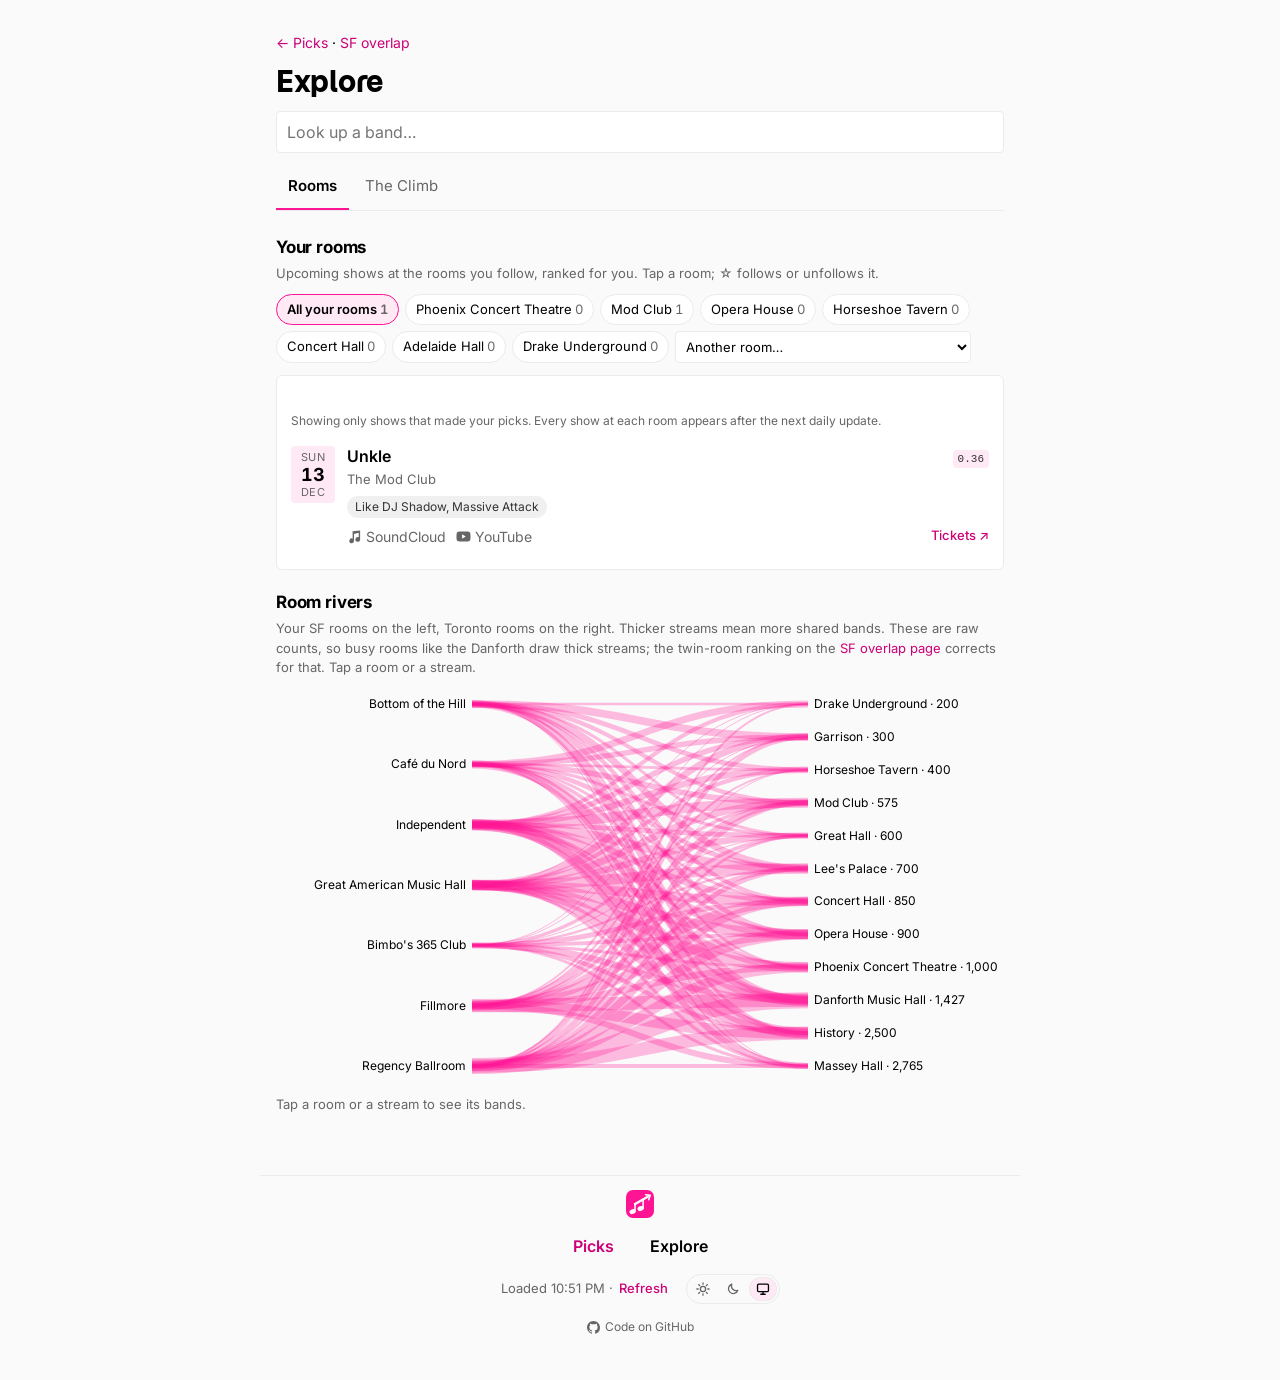
==== commit 901a084c: "Site: one footer on every page; plainer Picks header line foot.js builds the same footer on Picks, E" ====
--- a/site/explore.html
+++ b/site/explore.html
@@ -12,6 +12,10 @@
   <link rel="preconnect" href="https://fonts.gstatic.com" crossorigin>
   <link href="https://fonts.googleapis.com/css2?family=Inter:wght@400;500;600;700&display=swap" rel="stylesheet">
   <link rel="stylesheet" href="style.css">
+  <link rel="icon" href="icons/icon.svg" type="image/svg+xml">
+  <link rel="icon" href="icons/favicon-32.png" sizes="32x32" type="image/png">
+  <link rel="apple-touch-icon" href="icons/apple-touch-icon.png">
+  <meta name="apple-mobile-web-app-title" content="NBT">
 </head>
 <body class="research explore">
   <header>
@@ -89,6 +93,8 @@
       <div id="card" class="bandcard"></div>
     </div>
   </div>
+  <footer class="site-foot" data-page="explore"></footer>
+  <script src="foot.js"></script>
   <script src="vendor/d3-7.9.0.min.js"></script>
   <script src="ladder.js"></script>
   <script src="explore.js"></script>
--- a/site/style.css
+++ b/site/style.css
@@ -200,9 +200,18 @@
 
 .empty { color: var(--muted); padding: 24px 0; }
 /* Home-screen apps have no reload button or pull-to-refresh, so offer one here. */
-.site-foot { max-width: 760px; margin: 0 auto; padding: 0 16px 40px; text-align: center; font-size: 13px; color: var(--muted); }
-.site-foot button { background: none; border: 0; padding: 4px 2px; font: inherit; color: var(--accent); font-weight: 500; cursor: pointer; }
-.site-foot a { color: var(--accent); font-weight: 500; text-decoration: none; padding: 4px 2px; }
+/* The same footer on every page (built by foot.js): page links, then Loaded · Refresh and the theme switch. */
+.site-foot { max-width: 760px; margin: 24px auto 0; padding: 14px 16px 40px; border-top: 1px solid var(--line); font-size: 13px; color: var(--muted); display: flex; flex-direction: column; align-items: center; gap: 10px; }
+.foot-pages { display: flex; gap: 28px; border: 0; overflow: visible; }
+.foot-pages a { color: var(--accent); font-size: 16px; font-weight: 600; text-decoration: none; padding: 6px 4px; }
+.foot-pages a[aria-current="page"] { color: var(--text); pointer-events: none; }
+.foot-row { display: flex; align-items: center; justify-content: center; flex-wrap: wrap; gap: 4px; }
+.foot-refresh { background: none; border: 0; padding: 4px 2px; font: inherit; color: var(--accent); font-weight: 500; cursor: pointer; }
+.foot-row .theme-switch { margin-left: 12px; }
+.foot-mark { display: block; width: 28px; height: 28px; border-radius: 7px; }
+.foot-code { display: inline-flex; align-items: center; gap: 5px; font-size: 12px; color: var(--muted); text-decoration: none; padding: 4px 2px; }
+.foot-code:hover { color: var(--text); }
+.foot-code svg { width: 13px; height: 13px; fill: currentColor; }
 table { width: 100%; border-collapse: collapse; font-size: 14px; }
 th, td { text-align: left; padding: 8px 6px; border-bottom: 1px solid var(--line); }
 td.num, th.num { text-align: right; font-variant-numeric: tabular-nums; }
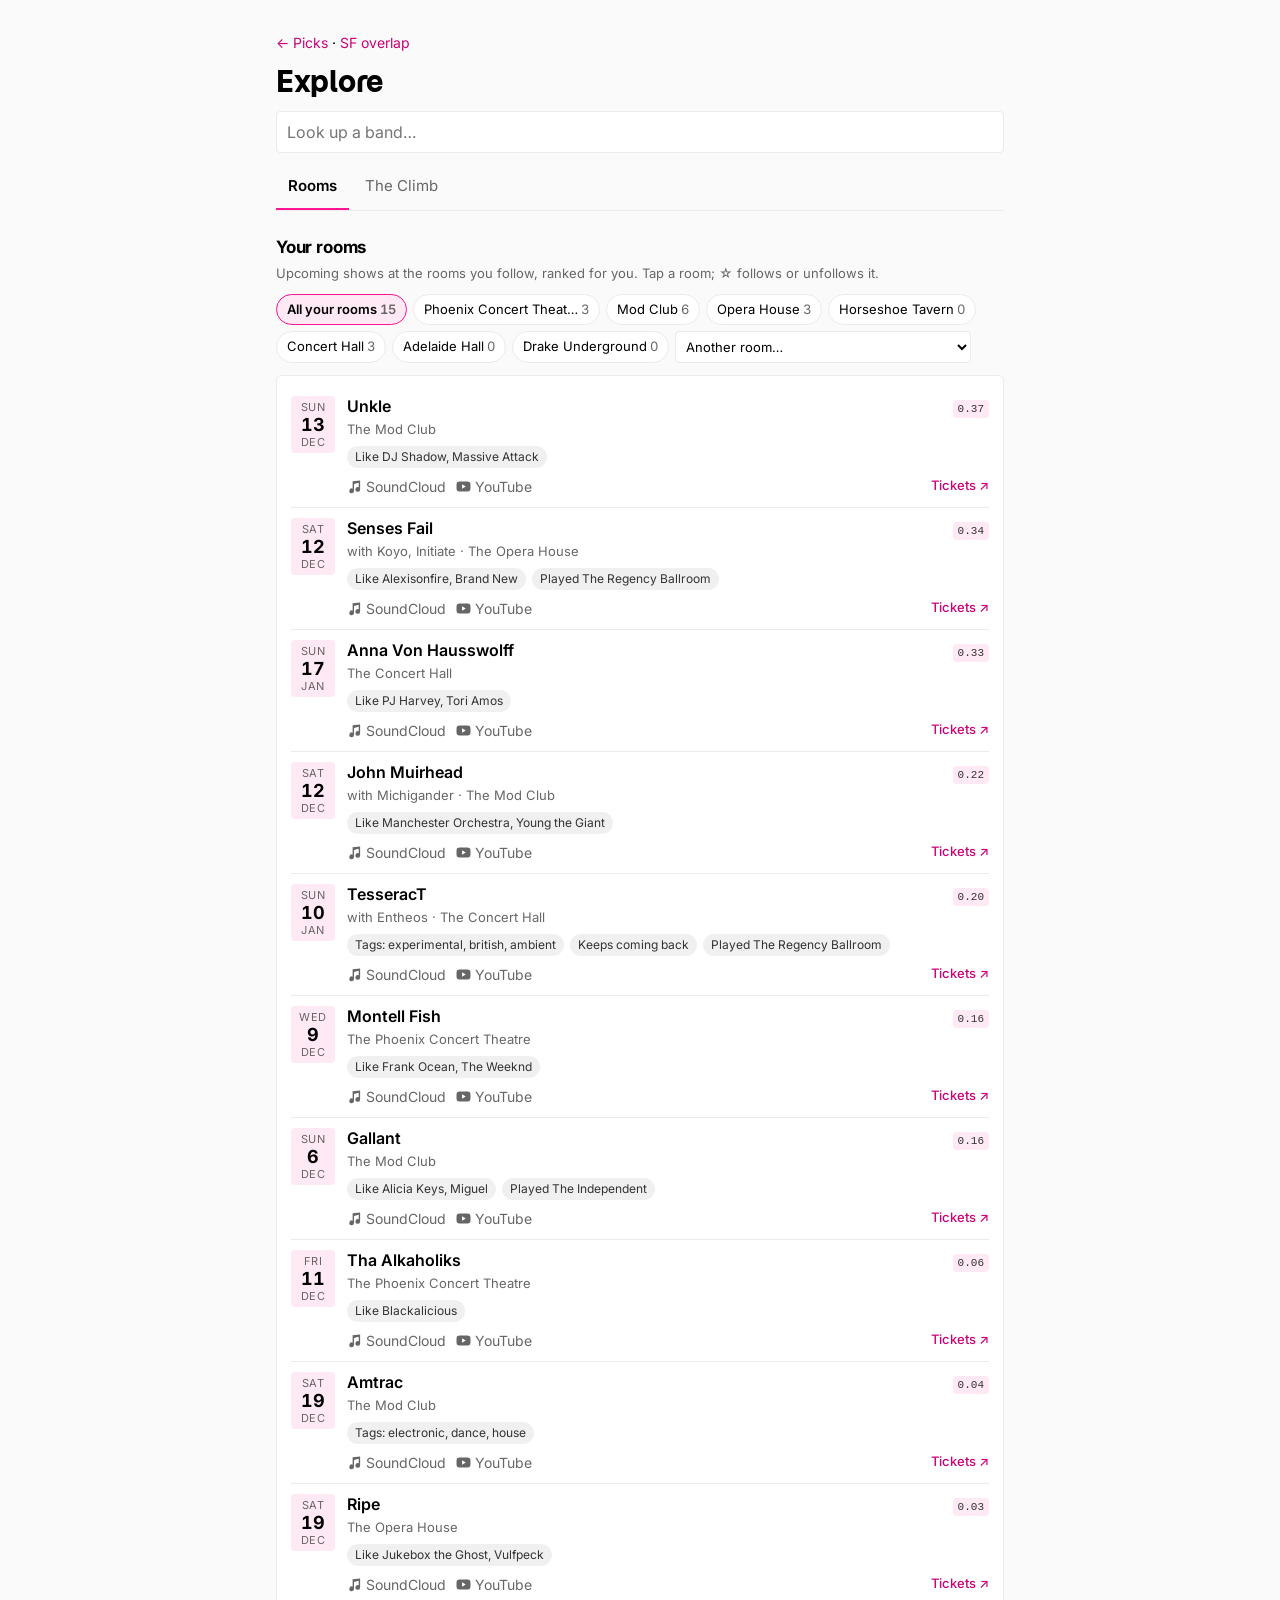
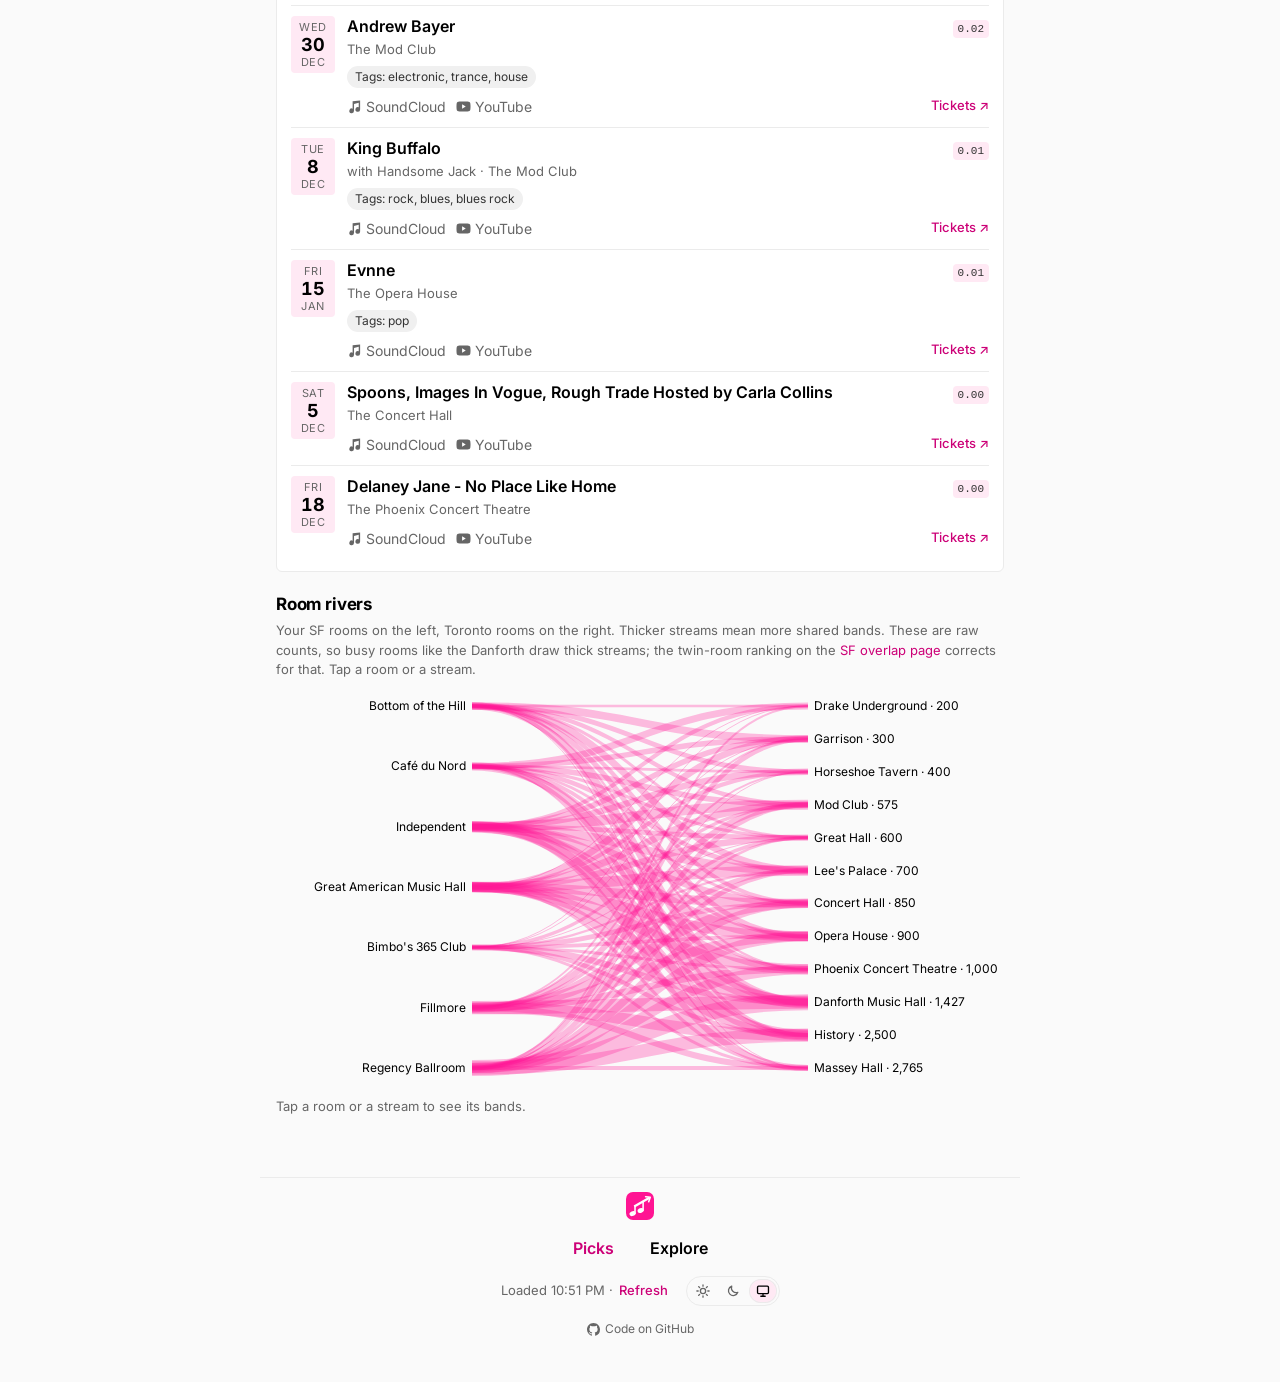
==== commit 0c248b16: "Picks page: Your rooms as a fourth tab Shows at followed rooms now use the tier cards and sort menu," ====
--- a/site/explore.html
+++ b/site/explore.html
@@ -97,6 +97,7 @@
   <script src="foot.js"></script>
   <script src="vendor/d3-7.9.0.min.js"></script>
   <script src="ladder.js"></script>
+  <script src="rooms.js"></script>
   <script src="explore.js"></script>
 </body>
 </html>
--- a/site/style.css
+++ b/site/style.css
@@ -120,6 +120,15 @@
   font: inherit; font-size: 13px; color: var(--text); background: var(--surface);
   border: 1px solid var(--line); border-radius: 4px; padding: 4px 6px;
 }
+
+.toolbar-left { display: inline-flex; align-items: center; gap: 10px; min-width: 0; }
+/* Your rooms: a line of help, then the followed rooms as wrapping chips under the tabs. */
+#roombar { max-width: 760px; margin: 0 auto; padding: 14px 16px 0; }
+#roombar[hidden] { display: none; }
+#roombar .muted { margin: 0 0 10px; font-size: 13px; }
+#roombar .roomchips { margin: 0; }
+main .muted.small { font-size: 13px; margin: 0; }
+.more { justify-self: center; background: none; border: 1px solid var(--line); border-radius: 999px; padding: 8px 16px; font: inherit; font-size: 14px; color: var(--accent); cursor: pointer; }
 
 main { padding-top: 12px; padding-bottom: 24px; display: grid; gap: 10px; }
 
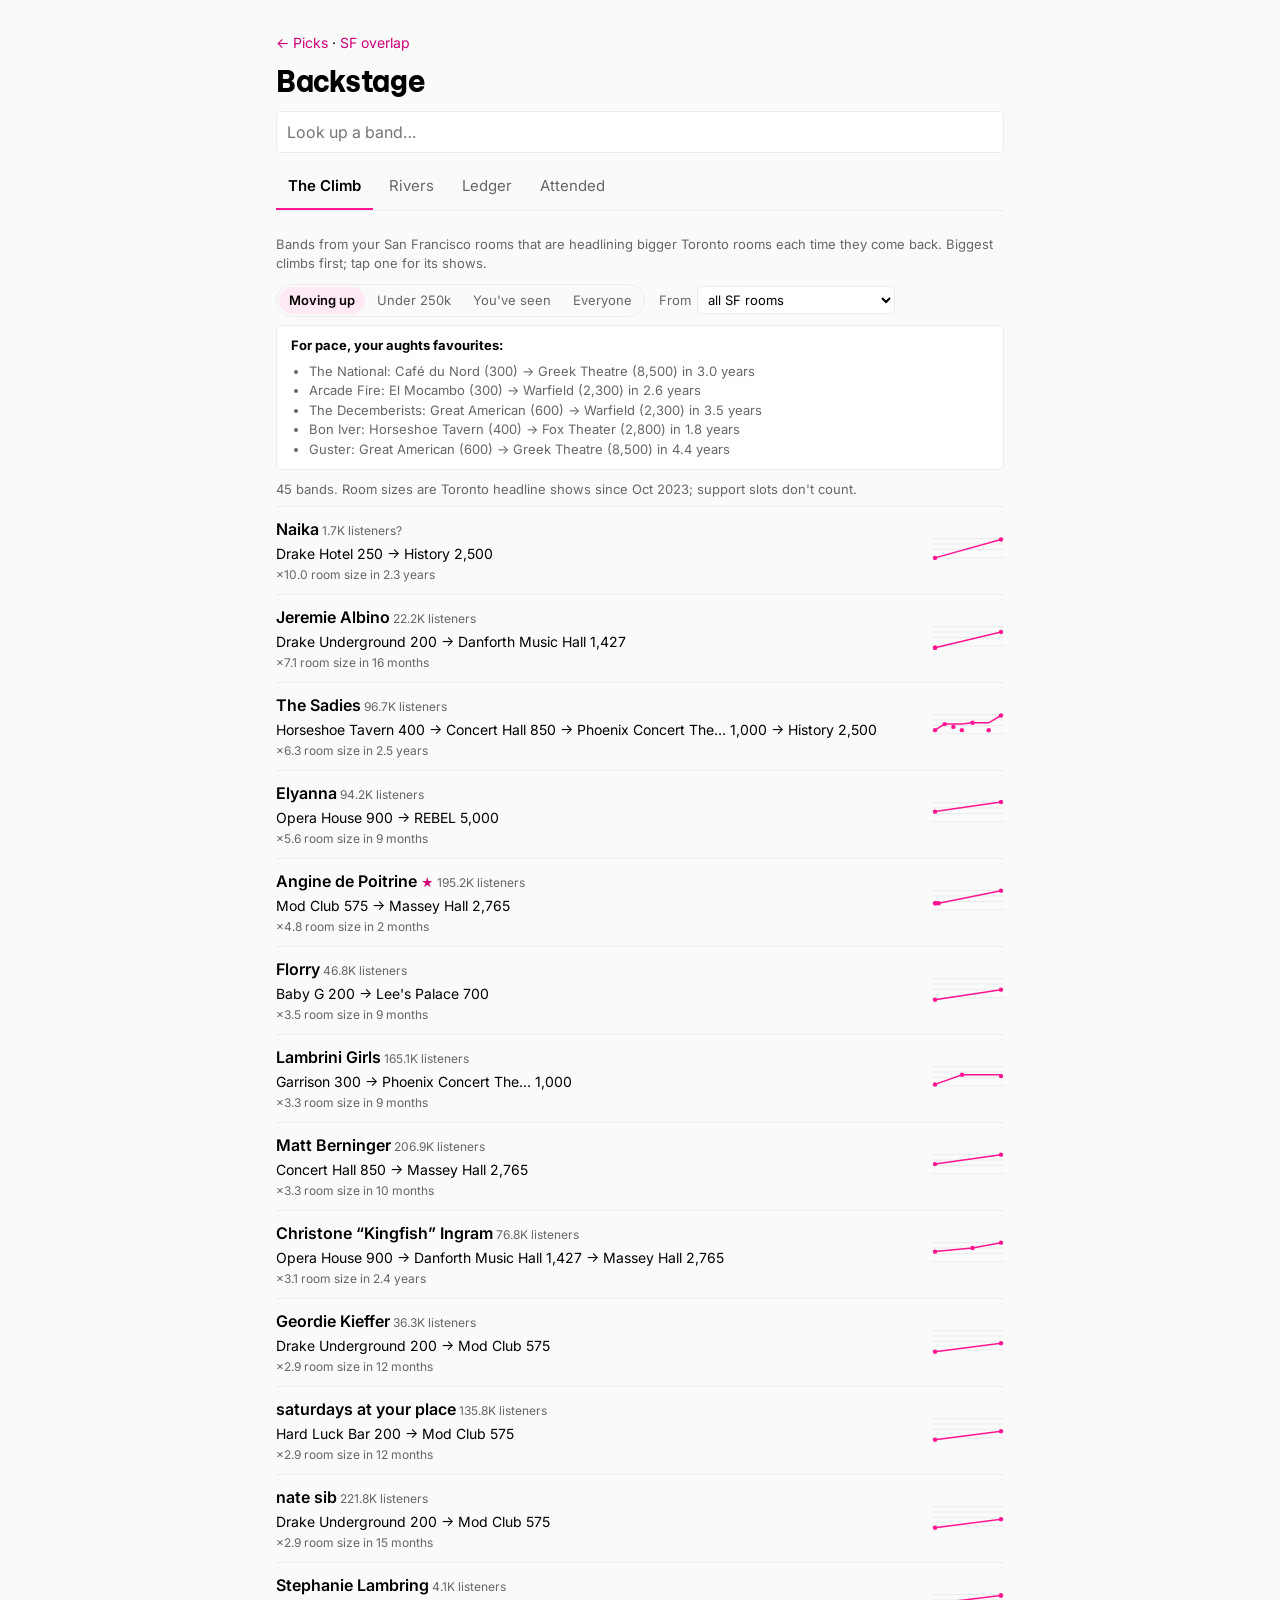
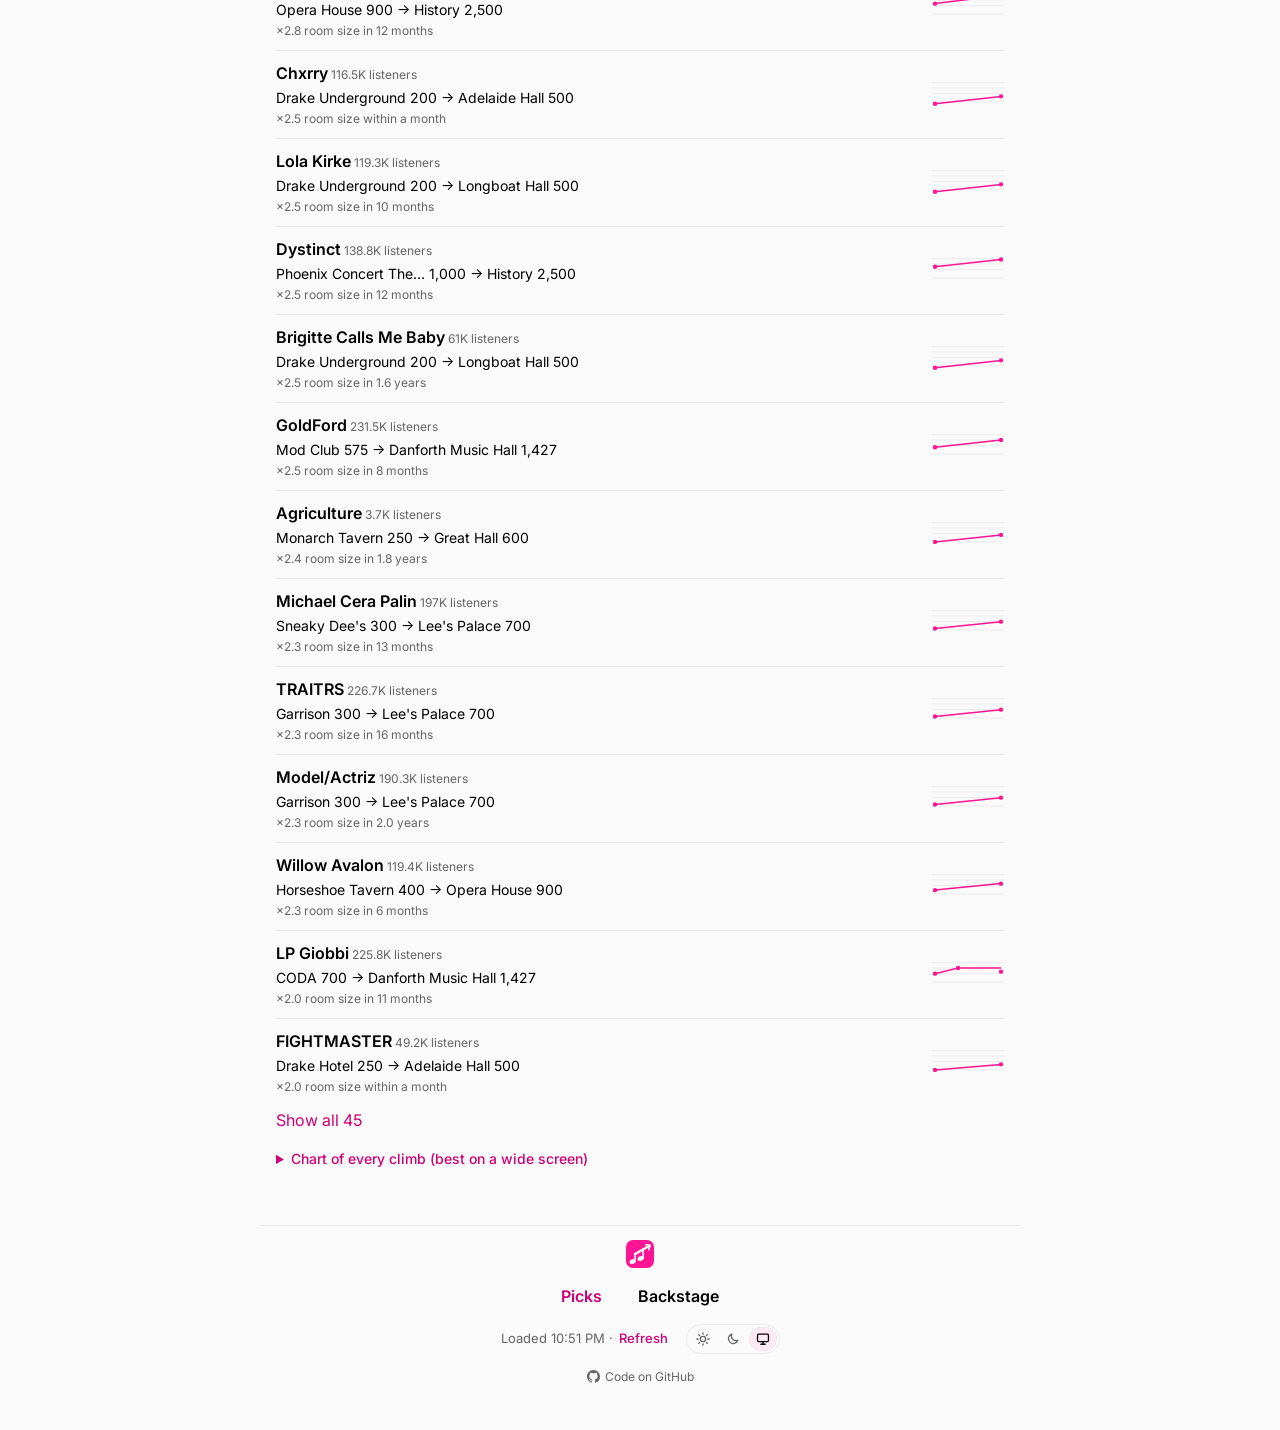
==== commit 6d13dd8e: "Backstage: Explore becomes the data page Explore is renamed Backstage, with tabs The Climb (default)" ====
--- a/site/explore.html
+++ b/site/explore.html
@@ -3,7 +3,7 @@
 <head>
   <meta charset="utf-8">
   <meta name="viewport" content="width=device-width, initial-scale=1">
-  <title>Explore</title>
+  <title>Backstage</title>
   <script>
     // Same saved theme as the main page, applied before first paint.
     try { const t = JSON.parse(localStorage.getItem("nbt.theme")); if (t === "light" || t === "dark") document.documentElement.dataset.theme = t; } catch {}
@@ -20,14 +20,16 @@
 <body class="research explore">
   <header>
     <p class="crumb"><a href="./">← Picks</a> · <a href="venues.html">SF overlap</a></p>
-    <h1>Explore</h1>
+    <h1>Backstage</h1>
     <div class="lookupwrap">
       <input id="lookup" class="lookup" type="search" list="bands" placeholder="Look up a band…" autocomplete="off" aria-label="Look up a band">
       <datalist id="bands"></datalist>
     </div>
     <nav id="xtabs" role="tablist">
-      <button role="tab" data-tab="rooms">Rooms</button>
       <button role="tab" data-tab="climb">The Climb</button>
+      <button role="tab" data-tab="rivers">Rivers</button>
+      <button role="tab" data-tab="ledger">Ledger</button>
+      <button role="tab" data-tab="attended">Attended</button>
     </nav>
   </header>
   <main class="report">
@@ -67,20 +69,27 @@
       </section>
     </div>
 
-    <div id="tab-rooms" class="xtab" role="tabpanel" hidden>
-      <section class="rsec rooms">
-        <h2>Your rooms</h2>
-        <p class="muted">Upcoming shows at the rooms you follow, ranked for you. Tap a room; ☆ follows or unfollows it.</p>
-        <div id="roomchips" class="roomchips"></div>
-        <div id="room" class="roompanel"></div>
-      </section>
-
+    <div id="tab-rivers" class="xtab" role="tabpanel" hidden>
       <section class="rsec">
         <h2>Room rivers</h2>
         <p class="muted">Your SF rooms on the left, Toronto rooms on the right. Thicker streams mean more shared bands. These are raw counts, so busy rooms like the Danforth draw thick streams; the twin-room ranking on the <a href="venues.html">SF overlap page</a> corrects for that. Tap a room or a stream.</p>
         <div id="rivers" class="rivers"></div>
         <div id="riverinfo" class="riverinfo muted"></div>
         <div id="riverpanel" class="riverpanel"></div>
+      </section>
+    </div>
+
+    <div id="tab-ledger" class="xtab" role="tabpanel" hidden>
+      <section class="rsec">
+        <p class="muted">Every next-big-thing pick, with its Last.fm listeners when first flagged and now. This is how we find out whether the picks were right.</p>
+        <div id="ledger"></div>
+      </section>
+    </div>
+
+    <div id="tab-attended" class="xtab" role="tabpanel" hidden>
+      <section class="rsec">
+        <p class="muted">Every show you've logged on setlist.fm, newest first, with each band's Last.fm listeners now. Venues are in Toronto unless a city is named.</p>
+        <div id="attended"></div>
       </section>
     </div>
   </main>
--- a/site/style.css
+++ b/site/style.css
@@ -224,10 +224,12 @@
 table { width: 100%; border-collapse: collapse; font-size: 14px; }
 th, td { text-align: left; padding: 8px 6px; border-bottom: 1px solid var(--line); }
 td.num, th.num { text-align: right; font-variant-numeric: tabular-nums; }
+td.date, th.date { white-space: nowrap; }
 .ledger-wrap { overflow-x: auto; }
 
 @media (max-width: 420px) {
   .card { grid-template-columns: 44px 1fr; gap: 10px; padding: 12px 12px 10px 10px; }
+  .when .rel { font-size: 9px; letter-spacing: 0; } /* "TONIGHT" fits the 44px tile */
   .head { flex-direction: column; gap: 2px; }
   .artist { font-size: 18px; }
   .foot { gap: 8px 12px; }
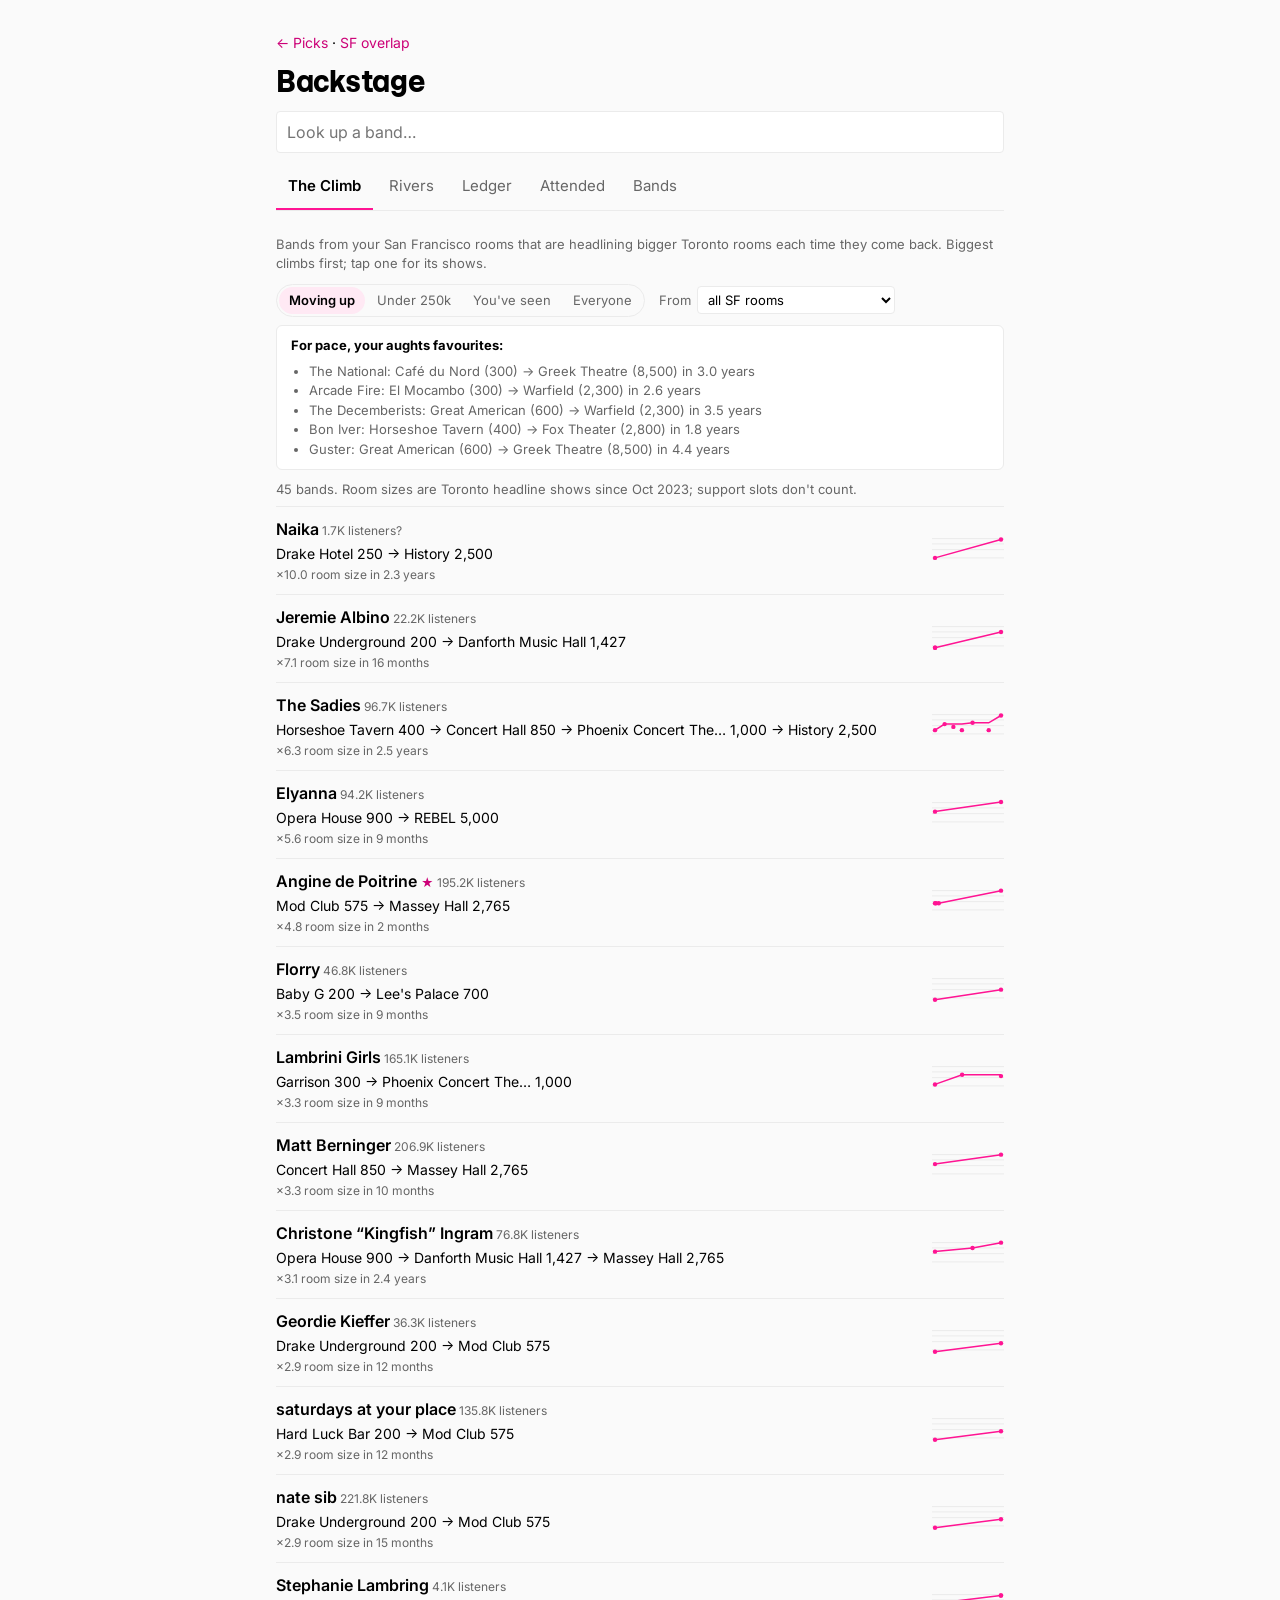
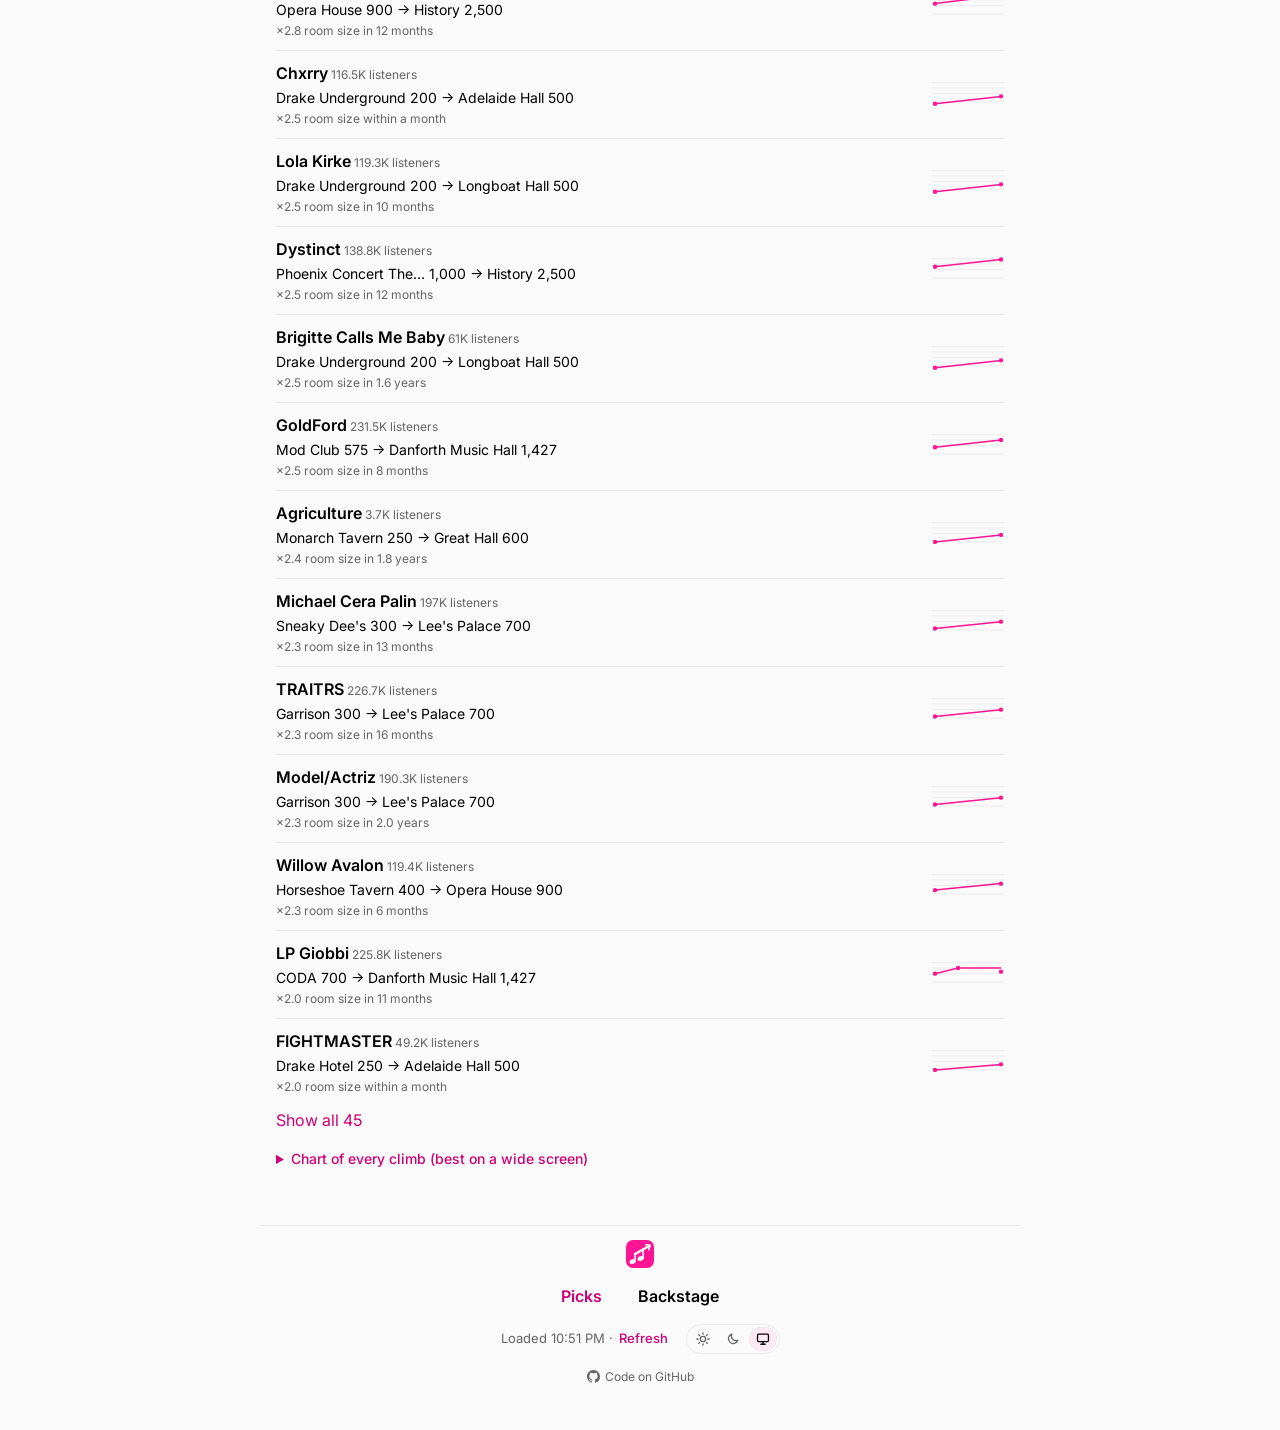
==== commit 44c9ab17: "Backstage Bands tab: who's worth the trip, who seeds your taste, and why The digest gets a `bands` s" ====
--- a/site/explore.html
+++ b/site/explore.html
@@ -25,13 +25,18 @@
       <input id="lookup" class="lookup" type="search" list="bands" placeholder="Look up a band…" autocomplete="off" aria-label="Look up a band">
       <datalist id="bands"></datalist>
     </div>
+  </header>
+  <!-- Outside <header> so it can stick to the top of the screen, as on the picks page. -->
+  <div id="tabbar-mark"></div>
+  <div id="tabbar" class="tabbar">
     <nav id="xtabs" role="tablist">
       <button role="tab" data-tab="climb">The Climb</button>
       <button role="tab" data-tab="rivers">Rivers</button>
       <button role="tab" data-tab="ledger">Ledger</button>
       <button role="tab" data-tab="attended">Attended</button>
+      <button role="tab" data-tab="bands">Bands</button>
     </nav>
-  </header>
+  </div>
   <main class="report">
     <div id="tab-climb" class="xtab" role="tabpanel">
       <section class="rsec climb">
@@ -92,6 +97,16 @@
         <div id="attended"></div>
       </section>
     </div>
+
+    <div id="tab-bands" class="xtab" role="tabpanel" hidden>
+      <section class="rsec">
+        <p class="muted"><b>Worth the trip</b> bands trigger out-of-town alerts: your top 200 if you've played them since <span class="since">2023</span>, anyone you've played on 8+ days since then, your <code>loves.txt</code>, and bands you've seen live. <b>Seeds</b> shape what you'd probably like; the weight is listening depth × recency. <b>Dropped</b> are top-200 favourites you haven't played since then. Add one to <code>loves.txt</code> to bring it back.</p>
+        <div class="controls">
+          <div class="seg" id="bandmode" role="radiogroup" aria-label="Which bands"></div>
+        </div>
+        <div id="bandlist"></div>
+      </section>
+    </div>
   </main>
 
   <!-- Band card: a sheet over the page, opened from the search, the climb list, rooms or rivers. -->
--- a/site/style.css
+++ b/site/style.css
@@ -79,6 +79,9 @@
 }
 :focus-visible { outline: 2px solid var(--focus); outline-offset: 2px; border-radius: 4px; }
 header, main, #banner, #toolbar { max-width: 760px; margin: 0 auto; padding: 0 16px; }
+/* The tab row scrolls up with the page, then stays at the top while the cards scroll under it. */
+.tabbar { position: sticky; top: 0; z-index: 10; background: var(--bg); padding: 0 16px; }
+.tabbar .tabs-wrap, .tabbar > nav { max-width: 728px; margin: 0 auto; } /* 760px less the side padding, like header */
 header { padding-top: 32px; }
 .title-row { display: flex; align-items: center; justify-content: space-between; gap: 12px; }
 h1 { margin: 0; font-family: "Momo Trust Display", "Inter", sans-serif; font-weight: 400; font-size: 28px; letter-spacing: -0.01em; }
@@ -167,6 +170,7 @@
 
 .where { margin: 2px 0 8px; font-size: 14px; color: var(--muted); }
 .where .venue { color: var(--text); font-weight: 500; }
+.where .lead { color: var(--text); font-weight: 600; } /* Your rooms: the opener the show scored on */
 .where .region { color: var(--accent); font-weight: 600; }
 
 .chips { list-style: none; display: flex; flex-wrap: wrap; gap: 6px; margin: 0 0 8px; padding: 0; }
@@ -175,6 +179,7 @@
   font-size: 12px; line-height: 1; padding: 5px 8px; border-radius: 999px;
   background: var(--chip-bg); color: var(--chip-text); white-space: nowrap;
 }
+/* Pink pills: the tier a band or show was picked in (every card), and "Moving up". */
 .chips li.hot { background: var(--accent-soft); color: var(--text); }
 
 .why { list-style: none; margin: 0; padding: 0; font-size: 14px; }
@@ -226,6 +231,11 @@
 td.num, th.num { text-align: right; font-variant-numeric: tabular-nums; }
 td.date, th.date { white-space: nowrap; }
 .ledger-wrap { overflow-x: auto; }
+/* Backstage has five tabs: tighten them so all fit at 390px. */
+@media (max-width: 420px) { #xtabs button { padding: 10px 7px; font-size: 14px; } }
+#bandlist th.num { white-space: nowrap; }
+#bandlist .bname { display: block; }
+#bandlist .bwhy { display: block; font-size: 12px; color: var(--muted); margin-top: 1px; }
 
 @media (max-width: 420px) {
   .card { grid-template-columns: 44px 1fr; gap: 10px; padding: 12px 12px 10px 10px; }
